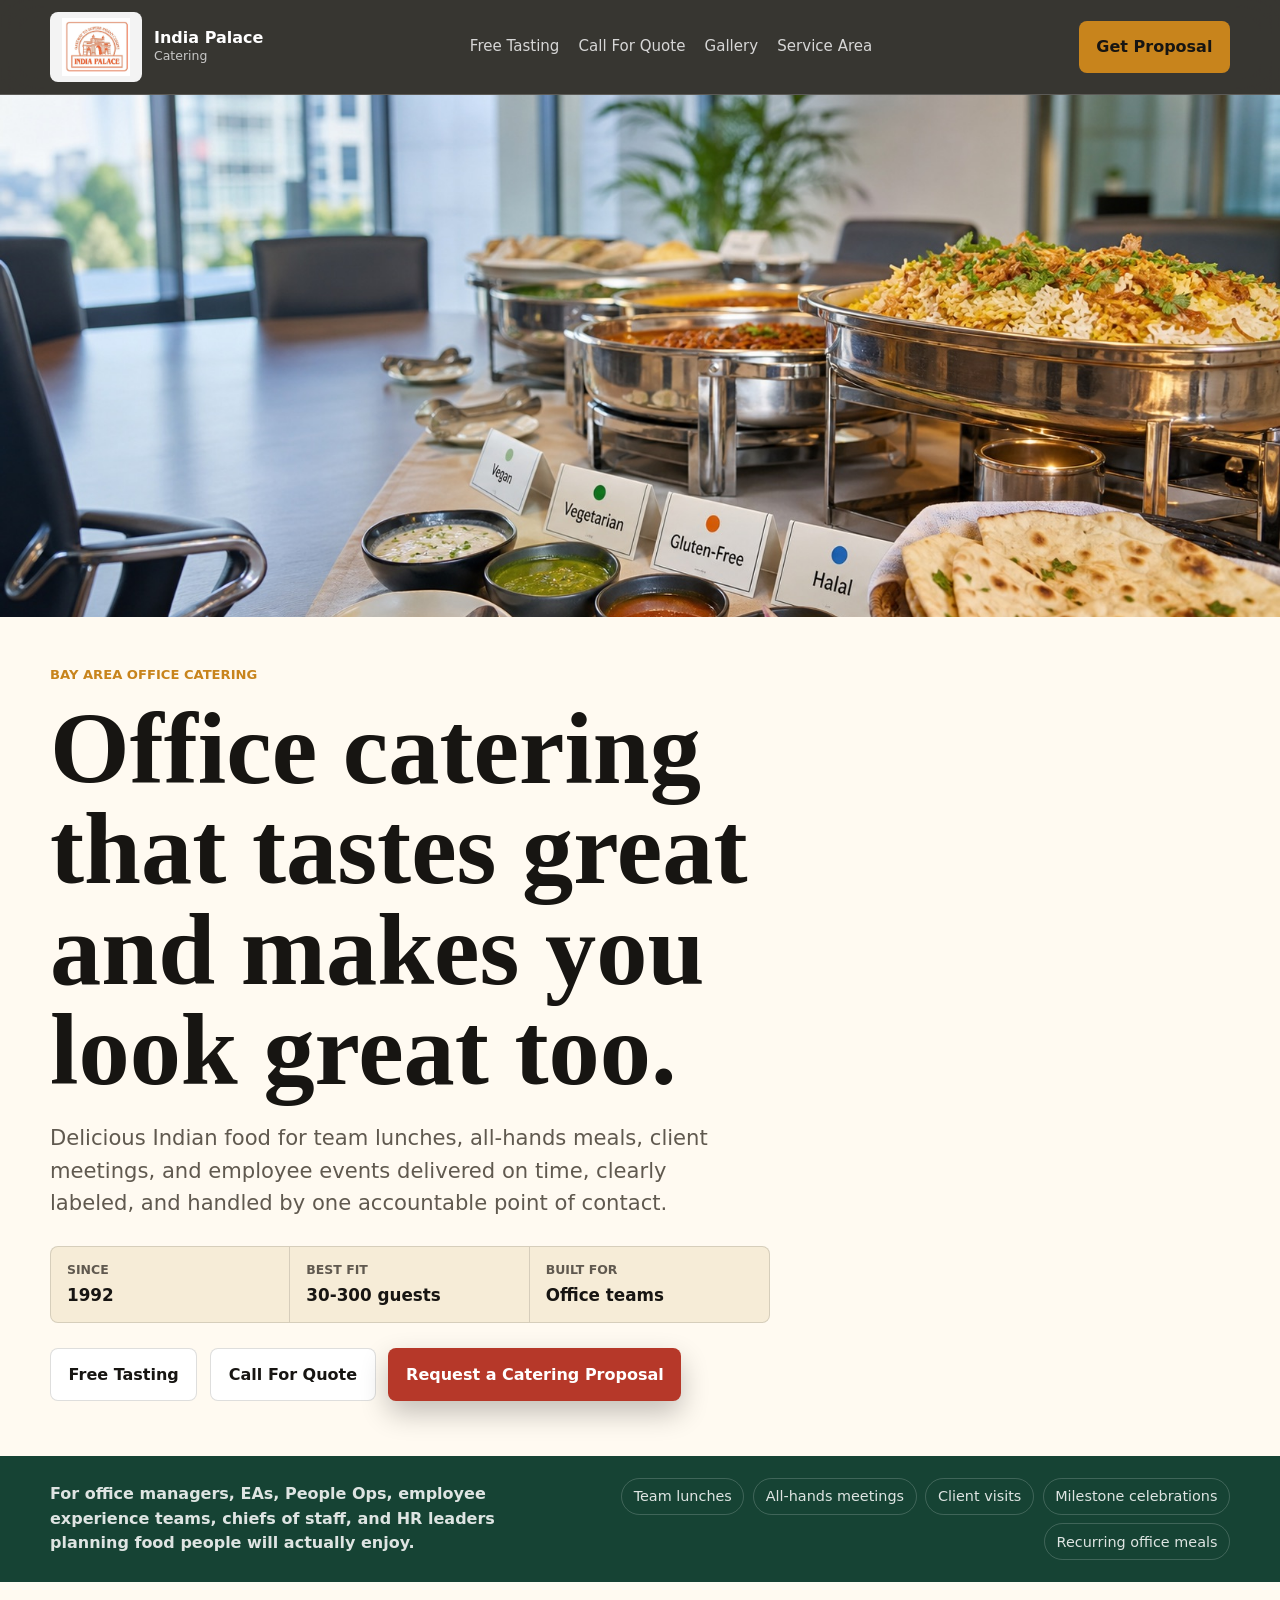
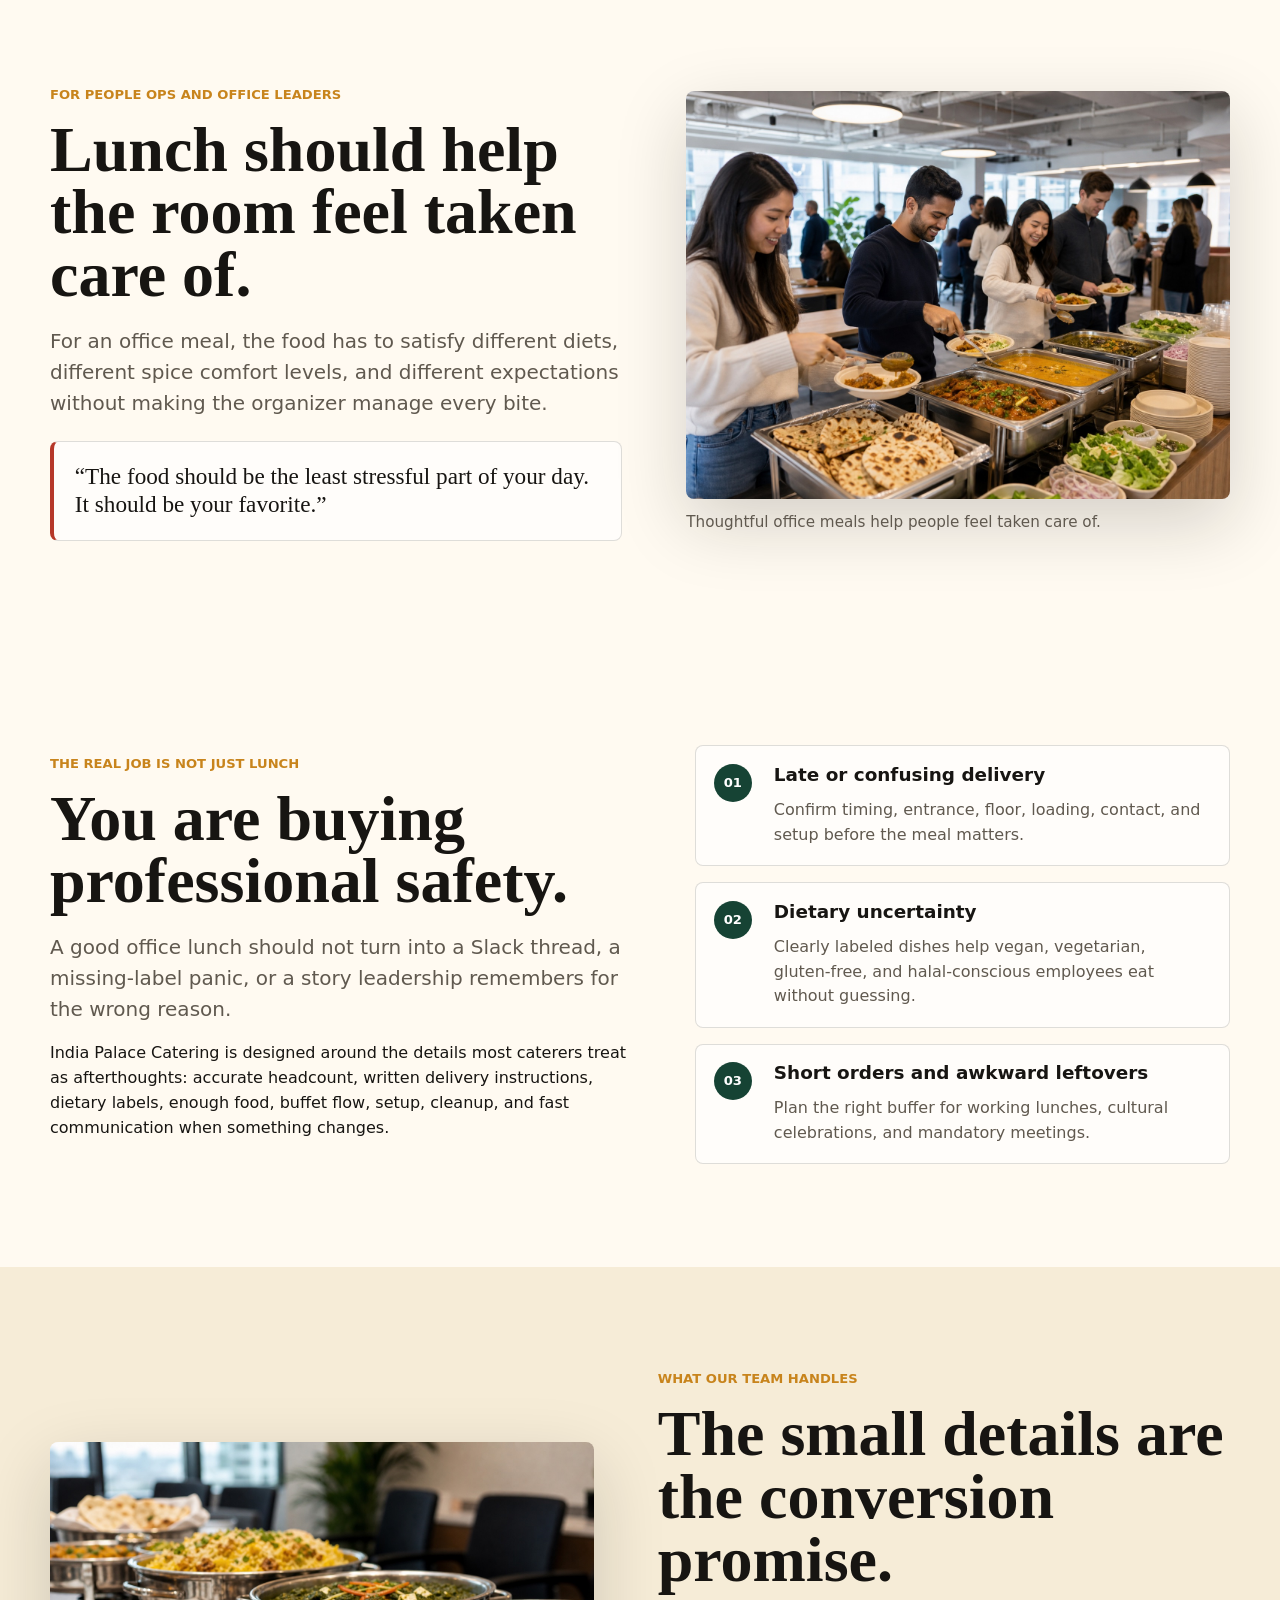
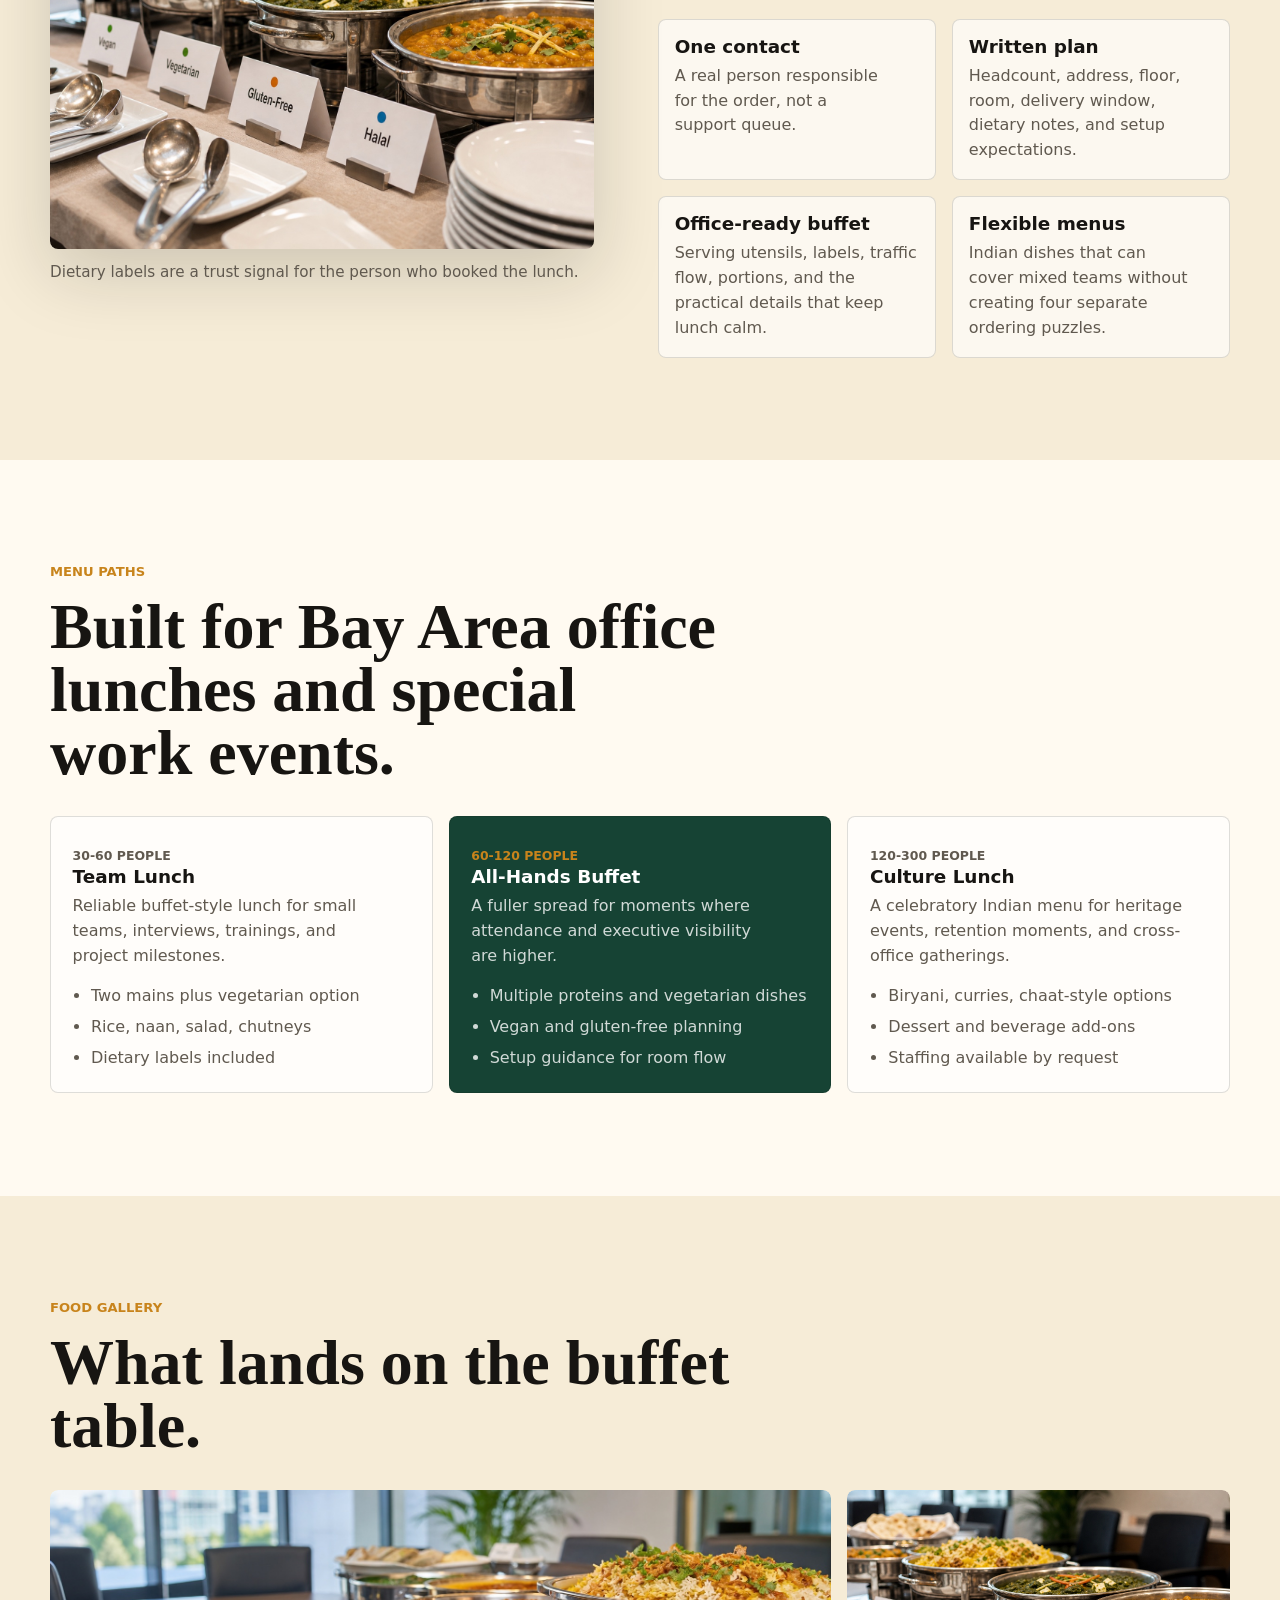
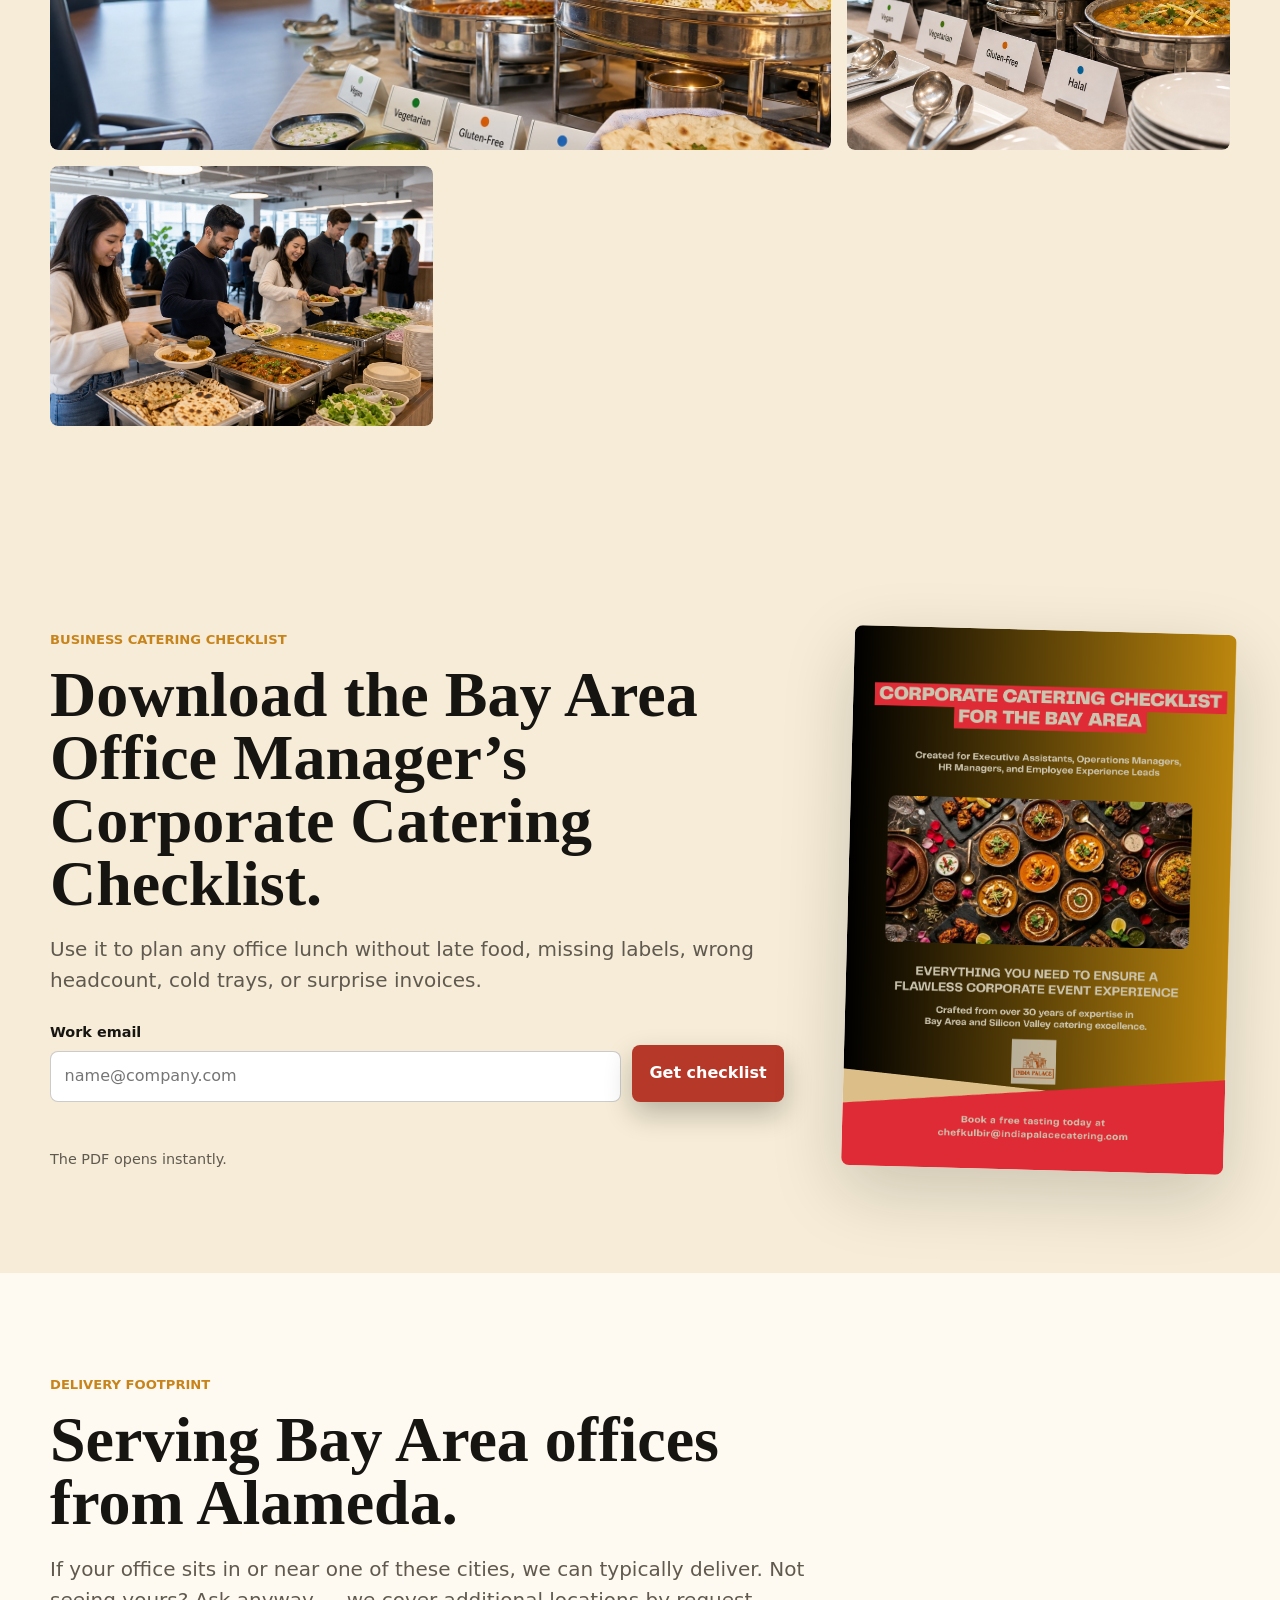
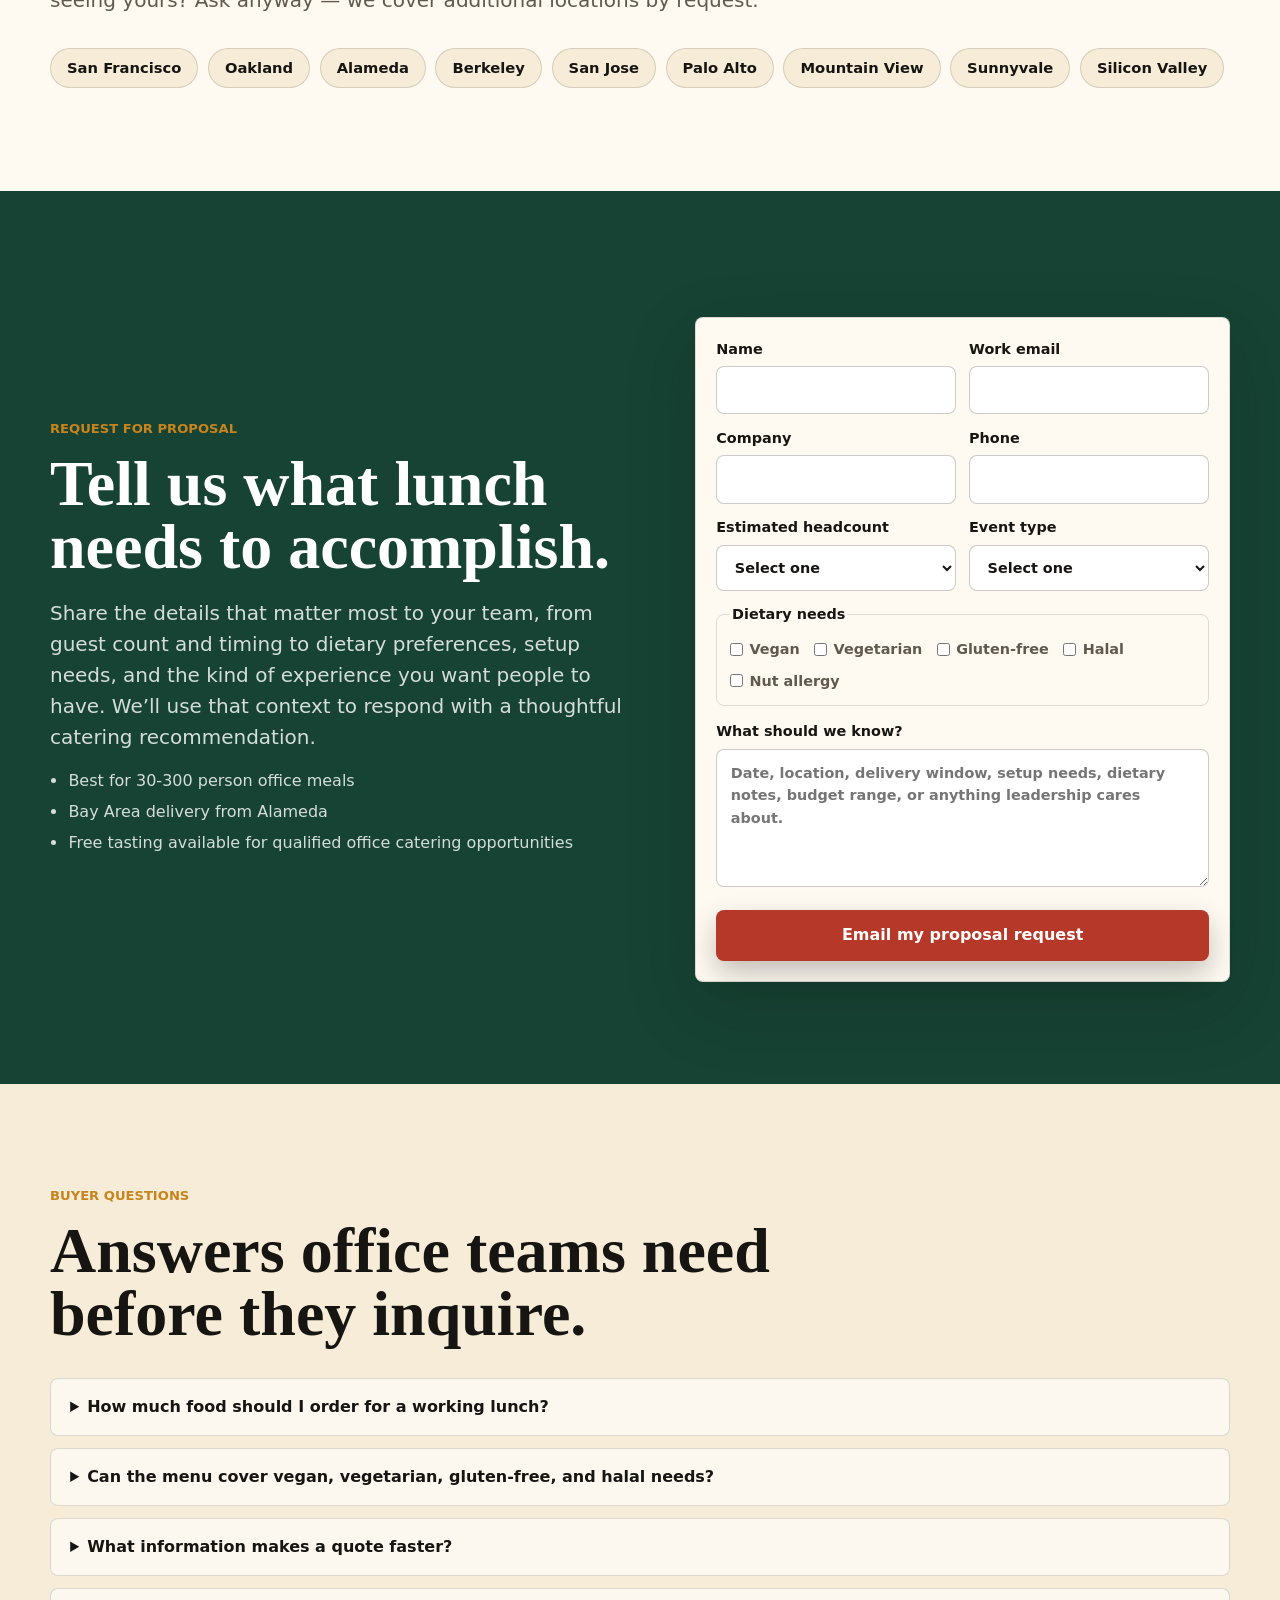
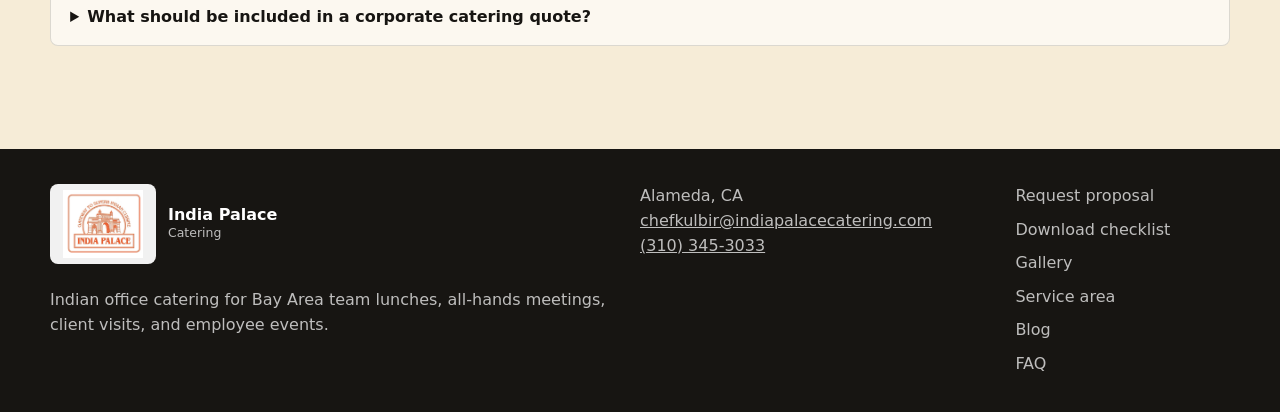
==== office-catering/index.html @ c38bb298 "Add files via upload Updated site using Claude" ====
<!doctype html>
<html lang="en">
  <head>
    <meta charset="utf-8">
    <base href="../">
    <meta name="viewport" content="width=device-width, initial-scale=1">
    <title>Bay Area Office Catering | India Palace Catering</title>
    <meta name="description" content="India Palace Catering helps Bay Area office managers plan reliable Indian catering for team lunches, all-hands, client meetings, and employee events for 30-300 people. On-time delivery, dietary labels, setup, cleanup, and one accountable contact.">
    <meta name="robots" content="index, follow, max-image-preview:large">
    <link rel="canonical" href="https://indiapalacecatering.com/office-catering/">
    <meta property="og:title" content="Office Catering That Tastes Great And Makes You Look Great Too">
    <meta property="og:description" content="Indian catering for Bay Area offices: team lunches, all-hands, client meetings, and employee events for 30-300 people.">
    <meta property="og:type" content="website">
    <meta property="og:url" content="https://indiapalacecatering.com/office-catering/">
    <meta property="og:image" content="https://indiapalacecatering.com/assets/office-catering-hero.jpg">
    <meta name="twitter:card" content="summary_large_image">
    <link rel="preload" href="assets/office-catering-hero.jpg" as="image">
    <link rel="stylesheet" href="styles.css">
    <script type="application/ld+json">
      {
        "@context": "https://schema.org",
        "@graph": [
          {
            "@type": "WebSite",
            "@id": "https://indiapalacecatering.com/#website",
            "name": "India Palace Catering",
            "url": "https://indiapalacecatering.com/",
            "inLanguage": "en-US"
          },
          {
            "@type": "LocalBusiness",
            "@id": "https://indiapalacecatering.com/#business",
            "name": "India Palace Catering",
            "url": "https://indiapalacecatering.com/",
            "image": "https://indiapalacecatering.com/assets/office-catering-hero.jpg",
            "email": "chefkulbir@indiapalacecatering.com",
            "telephone": "+1-310-345-3033",
            "address": {
              "@type": "PostalAddress",
              "addressLocality": "Alameda",
              "addressRegion": "CA",
              "addressCountry": "US"
            },
            "areaServed": [
              "San Francisco Bay Area",
              "Silicon Valley",
              "Alameda",
              "Oakland",
              "San Francisco",
              "Berkeley",
              "San Jose",
              "Palo Alto",
              "Mountain View",
              "Sunnyvale"
            ],
            "priceRange": "$$",
            "servesCuisine": "Indian",
            "foundingDate": "1992",
            "description": "Bay Area Indian catering for office lunches, all-hands meetings, client meetings, employee events, and corporate celebrations.",
            "hasMenu": {
              "@type": "Menu",
              "name": "Office Catering Menu Paths",
              "hasMenuSection": [
                {
                  "@type": "MenuSection",
                  "name": "Team Lunch",
                  "description": "Reliable buffet-style lunch for small teams, interviews, trainings, and project milestones. Fits 30 to 60 people."
                },
                {
                  "@type": "MenuSection",
                  "name": "All-Hands Buffet",
                  "description": "A fuller spread for moments where attendance and executive visibility are higher. Fits 60 to 120 people."
                },
                {
                  "@type": "MenuSection",
                  "name": "Culture Lunch",
                  "description": "A celebratory Indian menu for heritage events, retention moments, and cross-office gatherings. Fits 120 to 300 people."
                }
              ]
            }
          },
          {
            "@type": "Service",
            "@id": "https://indiapalacecatering.com/#office-catering",
            "name": "Bay Area Office Catering",
            "provider": {
              "@id": "https://indiapalacecatering.com/#business"
            },
            "serviceType": "Corporate catering and office lunch catering",
            "areaServed": "San Francisco Bay Area",
            "audience": {
              "@type": "Audience",
              "audienceType": "Office managers, executive assistants, operations managers, employee experience managers, chiefs of staff, and HR teams"
            },
            "description": "Reliable Indian office catering for groups of 30 to 300 people with delivery, buffet setup, dietary labels, allergen-conscious planning, and cleanup support."
          },
          {
            "@type": "FAQPage",
            "@id": "https://indiapalacecatering.com/#faq",
            "mainEntity": [
              {
                "@type": "Question",
                "name": "How much notice do Bay Area offices need for catering?",
                "acceptedAnswer": {
                  "@type": "Answer",
                  "text": "Most office lunches should be planned at least 48 hours ahead when possible. India Palace Catering can also discuss urgent or last-minute requests depending on menu, headcount, and delivery location."
                }
              },
              {
                "@type": "Question",
                "name": "Can India Palace Catering handle vegan, vegetarian, gluten-free, and halal needs?",
                "acceptedAnswer": {
                  "@type": "Answer",
                  "text": "Yes. The menu can support common office dietary needs including vegan, vegetarian, gluten-free, and halal-friendly options. Dishes can be labeled so employees do not have to guess."
                }
              },
              {
                "@type": "Question",
                "name": "What office group sizes are a good fit?",
                "acceptedAnswer": {
                  "@type": "Answer",
                  "text": "The site is designed for office catering inquiries for roughly 30 to 300 people, including team lunches, all-hands meetings, client meetings, and employee celebrations."
                }
              },
              {
                "@type": "Question",
                "name": "Does India Palace Catering include setup and cleanup?",
                "acceptedAnswer": {
                  "@type": "Answer",
                  "text": "Setup, labeling, staffing, service style, and cleanup needs should be confirmed in the proposal. The inquiry form asks for those details so the quote reflects the real event requirements."
                }
              }
            ]
          }
        ]
      }
    </script>
  </head>
  <body>
    <a class="skip-link" href="#main">Skip to main content</a>
    <header class="site-header" aria-label="Primary navigation">
      <nav class="nav">
        <a class="brand" href="#" aria-label="India Palace Catering home">
          <img class="brand-logo" src="assets/india-palace-logo.png" alt="" aria-hidden="true">
          <span>
            <strong>India Palace</strong>
            <small>Catering</small>
          </span>
        </a>
        <button class="nav-toggle" type="button" id="nav-toggle" aria-expanded="false" aria-controls="nav-links">
          <span class="nav-toggle-bar"></span>
          <span class="nav-toggle-bar"></span>
          <span class="nav-toggle-bar"></span>
          <span class="sr-only">Menu</span>
        </button>
        <div class="nav-links" id="nav-links" aria-label="Page sections">
          <a href="#proposal" data-nav-close>Free Tasting</a>
          <a href="tel:+13103453033" data-nav-close>Call For Quote</a>
          <a href="#gallery" data-nav-close>Gallery</a>
          <a href="#service-area" data-nav-close>Service Area</a>
        </div>
        <a class="nav-cta" href="#proposal">Get Proposal</a>
      </nav>
    </header>

    <main id="main">
      <section class="hero" aria-labelledby="hero-title">
        <div class="hero-media">
          <!-- SWAP-IN POINT: replace with new labeled food photography when ready -->
          <img src="assets/office-catering-hero.jpg" alt="Indian office catering buffet with labeled dishes in a modern Bay Area conference room">
        </div>
        <div class="hero-content">
          <p class="eyebrow">Bay Area office catering</p>
          <h1 id="hero-title">Office catering that tastes great and makes you look great too.</h1>
          <p class="hero-copy">Delicious Indian food for team lunches, all-hands meals, client meetings, and employee events delivered on time, clearly labeled, and handled by one accountable point of contact.</p>
          <dl class="proof-strip" aria-label="Service highlights">
            <div>
              <dt>Since</dt>
              <dd>1992</dd>
            </div>
            <div>
              <dt>Best fit</dt>
              <dd>30-300 guests</dd>
            </div>
            <div>
              <dt>Built for</dt>
              <dd>Office teams</dd>
            </div>
          </dl>
          <div class="hero-actions" aria-label="Primary actions">
            <a class="button button-secondary" href="#proposal">Free Tasting</a>
            <a class="button button-secondary" href="tel:+13103453033">Call For Quote</a>
            <a class="button button-primary" href="#proposal">Request a Catering Proposal</a>
          </div>
        </div>
      </section>

      <section class="section trust-band" aria-label="Audience fit">
        <div class="section-inner trust-grid">
          <p>For office managers, EAs, People Ops, employee experience teams, chiefs of staff, and HR leaders planning food people will actually enjoy.</p>
          <ul aria-label="Common office catering occasions">
            <li>Team lunches</li>
            <li>All-hands meetings</li>
            <li>Client visits</li>
            <li>Milestone celebrations</li>
            <li>Recurring office meals</li>
          </ul>
        </div>
      </section>

      <section class="section culture-section" aria-labelledby="culture-title">
        <div class="section-inner media-split reverse">
          <figure>
            <img src="assets/team-lunch.jpg" alt="Office employees serving themselves Indian lunch from a catered buffet in a bright break room">
            <figcaption>Thoughtful office meals help people feel taken care of.</figcaption>
          </figure>
          <div>
            <p class="eyebrow">For People Ops and office leaders</p>
            <h2 id="culture-title">Lunch should help the room feel taken care of.</h2>
            <p class="lead">For an office meal, the food has to satisfy different diets, different spice comfort levels, and different expectations without making the organizer manage every bite.</p>
            <div class="quote-panel">
              <blockquote>“The food should be the least stressful part of your day. It should be your favorite.”</blockquote>
            </div>
          </div>
        </div>
      </section>

      <section id="office-catering" class="section problem-section" aria-labelledby="problem-title">
        <div class="section-inner split">
          <div>
            <p class="eyebrow">The real job is not just lunch</p>
            <h2 id="problem-title">You are buying professional safety.</h2>
            <p class="lead">A good office lunch should not turn into a Slack thread, a missing-label panic, or a story leadership remembers for the wrong reason.</p>
            <p>India Palace Catering is designed around the details most caterers treat as afterthoughts: accurate headcount, written delivery instructions, dietary labels, enough food, buffet flow, setup, cleanup, and fast communication when something changes.</p>
          </div>
          <div class="risk-list" aria-label="Office catering risks India Palace helps prevent">
            <article>
              <span>01</span>
              <h3>Late or confusing delivery</h3>
              <p>Confirm timing, entrance, floor, loading, contact, and setup before the meal matters.</p>
            </article>
            <article>
              <span>02</span>
              <h3>Dietary uncertainty</h3>
              <p>Clearly labeled dishes help vegan, vegetarian, gluten-free, and halal-conscious employees eat without guessing.</p>
            </article>
            <article>
              <span>03</span>
              <h3>Short orders and awkward leftovers</h3>
              <p>Plan the right buffer for working lunches, cultural celebrations, and mandatory meetings.</p>
            </article>
          </div>
        </div>
      </section>

      <section class="section operations-section" aria-labelledby="operations-title">
        <div class="section-inner media-split">
          <figure>
            <img src="assets/dietary-labels.jpg" alt="Close-up of labeled Indian catering dishes showing dietary cards for office guests">
            <figcaption>Dietary labels are a trust signal for the person who booked the lunch.</figcaption>
          </figure>
          <div>
            <p class="eyebrow">What our team handles</p>
            <h2 id="operations-title">The small details are the conversion promise.</h2>
            <div class="feature-grid">
              <article>
                <h3>One contact</h3>
                <p>A real person responsible for the order, not a support queue.</p>
              </article>
              <article>
                <h3>Written plan</h3>
                <p>Headcount, address, floor, room, delivery window, dietary notes, and setup expectations.</p>
              </article>
              <article>
                <h3>Office-ready buffet</h3>
                <p>Serving utensils, labels, traffic flow, portions, and the practical details that keep lunch calm.</p>
              </article>
              <article>
                <h3>Flexible menus</h3>
                <p>Indian dishes that can cover mixed teams without creating four separate ordering puzzles.</p>
              </article>
            </div>
          </div>
        </div>
      </section>

      <section id="menus" class="section menus-section" aria-labelledby="menus-title">
        <div class="section-inner">
          <div class="section-heading">
            <p class="eyebrow">Menu paths</p>
            <h2 id="menus-title">Built for Bay Area office lunches and special work events.</h2>
          </div>
          <div class="menu-grid">
            <article class="menu-card">
              <p class="card-kicker">30-60 people</p>
              <h3>Team Lunch</h3>
              <p>Reliable buffet-style lunch for small teams, interviews, trainings, and project milestones.</p>
              <ul>
                <li>Two mains plus vegetarian option</li>
                <li>Rice, naan, salad, chutneys</li>
                <li>Dietary labels included</li>
              </ul>
            </article>
            <article class="menu-card emphasized">
              <p class="card-kicker">60-120 people</p>
              <h3>All-Hands Buffet</h3>
              <p>A fuller spread for moments where attendance and executive visibility are higher.</p>
              <ul>
                <li>Multiple proteins and vegetarian dishes</li>
                <li>Vegan and gluten-free planning</li>
                <li>Setup guidance for room flow</li>
              </ul>
            </article>
            <article class="menu-card">
              <p class="card-kicker">120-300 people</p>
              <h3>Culture Lunch</h3>
              <p>A celebratory Indian menu for heritage events, retention moments, and cross-office gatherings.</p>
              <ul>
                <li>Biryani, curries, chaat-style options</li>
                <li>Dessert and beverage add-ons</li>
                <li>Staffing available by request</li>
              </ul>
            </article>
          </div>
        </div>
      </section>

      <section id="gallery" class="section gallery-section" aria-labelledby="gallery-title">
        <div class="section-inner">
          <div class="section-heading">
            <p class="eyebrow">Food gallery</p>
            <h2 id="gallery-title">What lands on the buffet table.</h2>
          </div>
          <!-- SWAP-IN POINT: replace/add <figure> tiles below as new photography arrives -->
          <div class="gallery-grid">
            <figure class="gallery-item gallery-item-wide">
              <img src="assets/office-catering-hero.jpg" alt="Indian office catering buffet with labeled dishes in a modern Bay Area conference room" loading="lazy">
            </figure>
            <figure class="gallery-item">
              <img src="assets/dietary-labels.jpg" alt="Close-up of labeled Indian catering dishes showing dietary cards for office guests" loading="lazy">
            </figure>
            <figure class="gallery-item">
              <img src="assets/team-lunch.jpg" alt="Office employees serving themselves Indian lunch from a catered buffet in a bright break room" loading="lazy">
            </figure>
          </div>
        </div>
      </section>

      <section id="checklist" class="section checklist-section" aria-labelledby="checklist-title">
        <div class="section-inner checklist-grid">
          <div>
            <p class="eyebrow">Business Catering Checklist</p>
            <h2 id="checklist-title">Download the Bay Area Office Manager’s Corporate Catering Checklist.</h2>
            <p class="lead">Use it to plan any office lunch without late food, missing labels, wrong headcount, cold trays, or surprise invoices.</p>
            <form class="download-form" id="download-form" action="/api/checklist-lead" method="post">
              <label for="download-email">Work email</label>
              <div class="inline-form">
                <input id="download-email" name="email" type="email" autocomplete="email" placeholder="name@company.com" required>
                <button class="button button-primary" type="submit">Get checklist</button>
              </div>
              <p class="form-status" id="download-status" role="status" aria-live="polite"></p>
              <p class="form-note">The PDF opens instantly.</p>
            </form>
          </div>
          <a class="checklist-preview" href="downloads/india-palace-corporate-catering-checklist.pdf" aria-label="Open corporate catering checklist PDF">
            <img src="assets/checklist-cover.png" alt="Cover page for the India Palace Corporate Catering Checklist">
          </a>
        </div>
      </section>

      <section id="service-area" class="section service-area-section" aria-labelledby="service-area-title">
        <div class="section-inner">
          <div class="section-heading">
            <p class="eyebrow">Delivery footprint</p>
            <h2 id="service-area-title">Serving Bay Area offices from Alameda.</h2>
            <p class="lead">If your office sits in or near one of these cities, we can typically deliver. Not seeing yours? Ask anyway &mdash; we cover additional locations by request.</p>
          </div>
          <ul class="service-area-list" aria-label="Cities served">
            <li>San Francisco</li>
            <li>Oakland</li>
            <li>Alameda</li>
            <li>Berkeley</li>
            <li>San Jose</li>
            <li>Palo Alto</li>
            <li>Mountain View</li>
            <li>Sunnyvale</li>
            <li>Silicon Valley</li>
          </ul>
        </div>
      </section>

      <section id="proposal" class="section proposal-section" aria-labelledby="proposal-title">
        <div class="section-inner proposal-grid">
          <div>
            <p class="eyebrow">Request for proposal</p>
            <h2 id="proposal-title">Tell us what lunch needs to accomplish.</h2>
            <p class="lead">Share the details that matter most to your team, from guest count and timing to dietary preferences, setup needs, and the kind of experience you want people to have. We’ll use that context to respond with a thoughtful catering recommendation.</p>
            <ul class="proposal-points">
              <li>Best for 30-300 person office meals</li>
              <li>Bay Area delivery from Alameda</li>
              <li>Free tasting available for qualified office catering opportunities</li>
            </ul>
          </div>
          <form class="proposal-form" id="proposal-form">
            <div class="field-pair">
              <label for="name">Name<input id="name" name="name" autocomplete="name" required></label>
              <label for="email">Work email<input id="email" name="email" type="email" autocomplete="email" required></label>
            </div>
            <div class="field-pair">
              <label for="company">Company<input id="company" name="company" autocomplete="organization"></label>
              <label for="phone">Phone<input id="phone" name="phone" type="tel" autocomplete="tel"></label>
            </div>
            <div class="field-pair">
              <label for="headcount">Estimated headcount
                <select id="headcount" name="headcount" required>
                  <option value="">Select one</option>
                  <option>30-50</option>
                  <option>50-75</option>
                  <option>75-100</option>
                  <option>100-150</option>
                  <option>150-200</option>
                  <option>200-300</option>
                  <option>300+</option>
                </select>
              </label>
              <label for="event-type">Event type
                <select id="event-type" name="event_type" required>
                  <option value="">Select one</option>
                  <option>Team lunch</option>
                  <option>All-hands meeting</option>
                  <option>Client meeting</option>
                  <option>Employee celebration</option>
                  <option>Recurring office lunch</option>
                  <option>Other office event</option>
                </select>
              </label>
            </div>
            <fieldset>
              <legend>Dietary needs</legend>
              <label><input type="checkbox" name="dietary" value="Vegan"> Vegan</label>
              <label><input type="checkbox" name="dietary" value="Vegetarian"> Vegetarian</label>
              <label><input type="checkbox" name="dietary" value="Gluten-free"> Gluten-free</label>
              <label><input type="checkbox" name="dietary" value="Halal"> Halal</label>
              <label><input type="checkbox" name="dietary" value="Nut allergy"> Nut allergy</label>
            </fieldset>
            <label for="details">What should we know?
              <textarea id="details" name="details" rows="5" placeholder="Date, location, delivery window, setup needs, dietary notes, budget range, or anything leadership cares about."></textarea>
            </label>
            <button class="button button-primary full-width" type="submit">Email my proposal request</button>
          </form>
        </div>
      </section>

      <section id="faq" class="section faq-section" aria-labelledby="faq-title">
        <div class="section-inner">
          <div class="section-heading">
            <p class="eyebrow">Buyer questions</p>
            <h2 id="faq-title">Answers office teams need before they inquire.</h2>
          </div>
          <div class="faq-list">
            <details>
              <summary>How much food should I order for a working lunch?</summary>
              <p>For a desk or meeting-room lunch, plan around 85% of confirmed headcount plus a 10% buffer. For an all-hands or mandatory meeting, order for the full headcount.</p>
            </details>
            <details>
              <summary>Can the menu cover vegan, vegetarian, gluten-free, and halal needs?</summary>
              <p>Yes. Indian menus are especially flexible for mixed office teams because vegetarian, vegan, lentil, rice, and halal-friendly options can live naturally in the same buffet.</p>
            </details>
            <details>
              <summary>What information makes a quote faster?</summary>
              <p>Headcount, date, delivery address, floor or room, delivery window, event type, dietary restrictions, setup expectations, cleanup needs, and whether leadership or clients will attend.</p>
            </details>
            <details>
              <summary>What should be included in a corporate catering quote?</summary>
              <p>Ask for food cost, delivery, setup, equipment, service staff, cleanup, gratuity, dietary labeling, and any additional fees. A clear quote prevents surprise invoices.</p>
            </details>
          </div>
        </div>
      </section>
    </main>

    <footer class="footer">
      <div class="section-inner footer-grid">
        <div>
          <a class="brand footer-brand" href="#" aria-label="India Palace Catering home">
            <img class="brand-logo" src="assets/india-palace-logo.png" alt="" aria-hidden="true">
            <span>
              <strong>India Palace</strong>
              <small>Catering</small>
            </span>
          </a>
          <p>Indian office catering for Bay Area team lunches, all-hands meetings, client visits, and employee events.</p>
        </div>
        <address>
          Alameda, CA<br>
          <a href="mailto:chefkulbir@indiapalacecatering.com">chefkulbir@indiapalacecatering.com</a><br>
          <a href="tel:+13103453033">(310) 345-3033</a>
        </address>
        <div class="footer-links">
          <a href="#proposal">Request proposal</a>
          <a href="downloads/india-palace-corporate-catering-checklist.pdf">Download checklist</a>
          <a href="#gallery">Gallery</a>
          <a href="#service-area">Service area</a>
          <a href="blog/">Blog</a>
          <a href="#faq">FAQ</a>
        </div>
      </div>
    </footer>
    <script src="script.js"></script>
  </body>
</html>
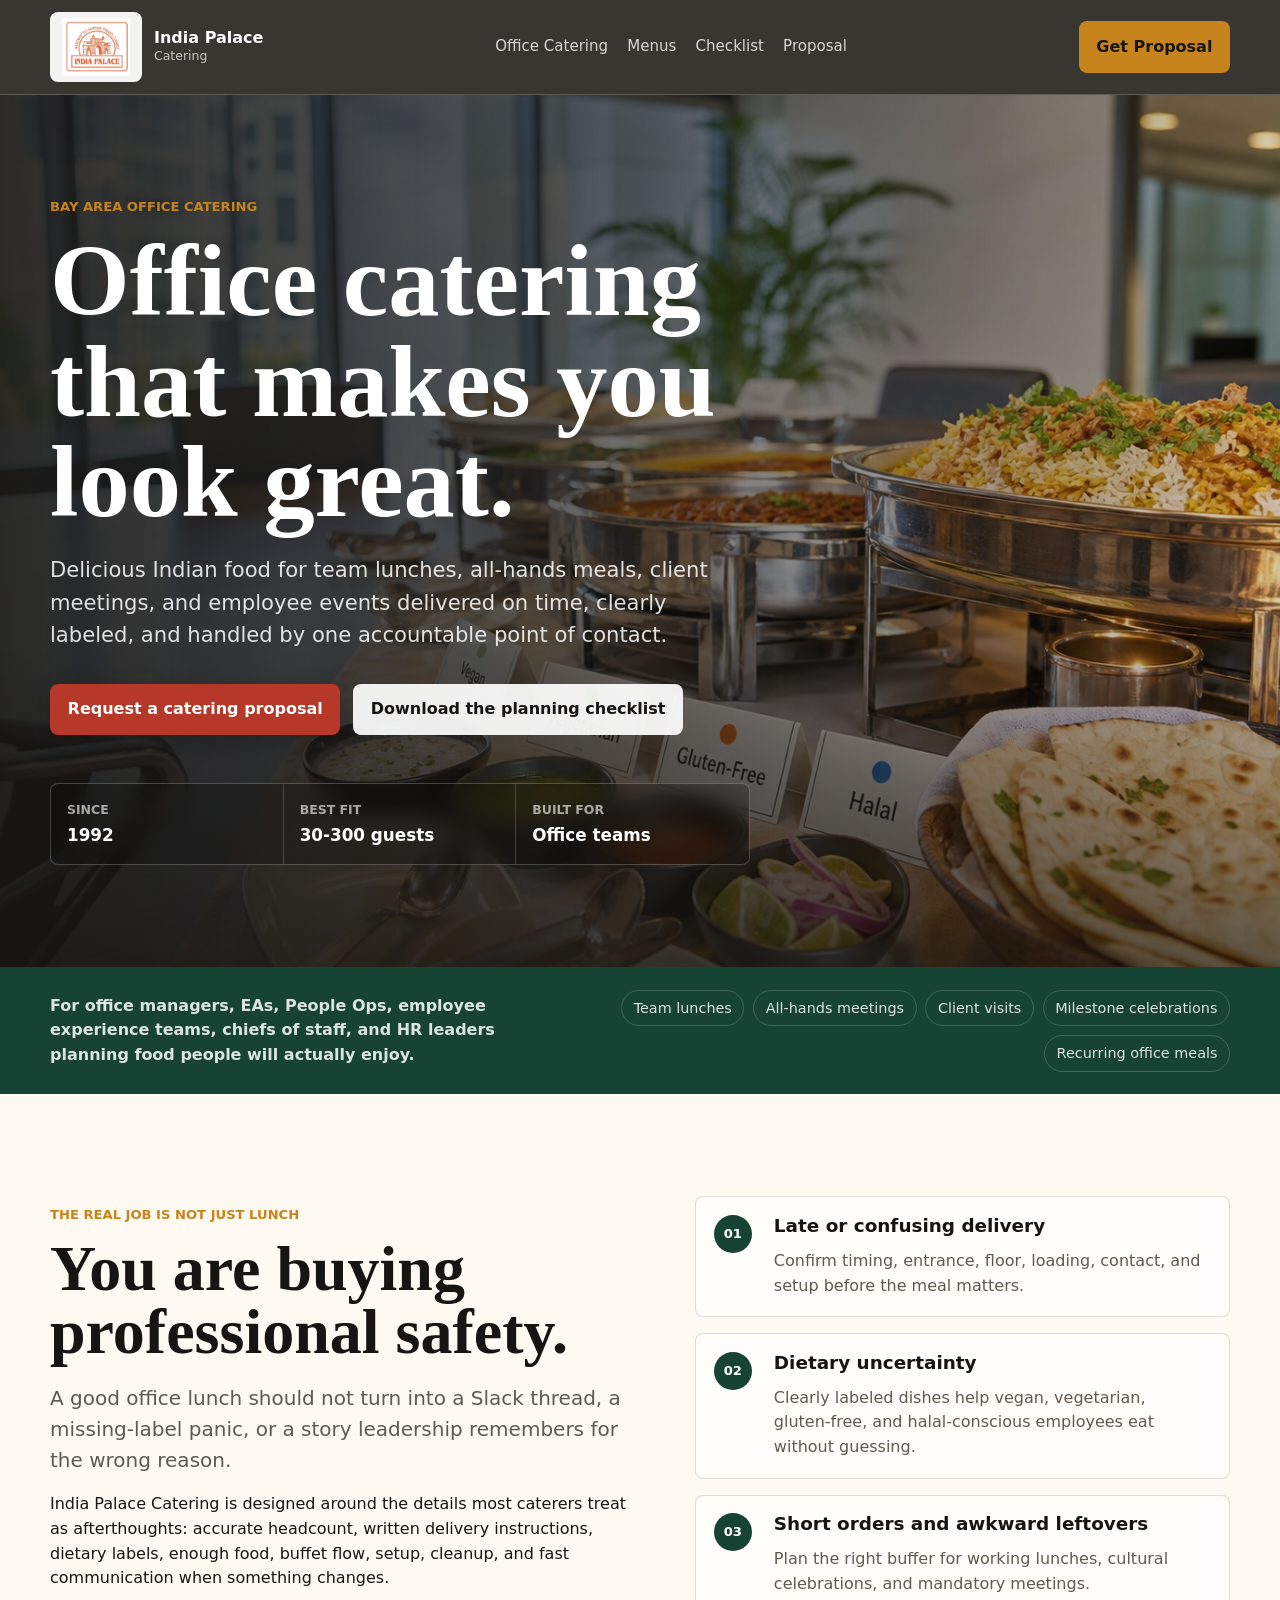
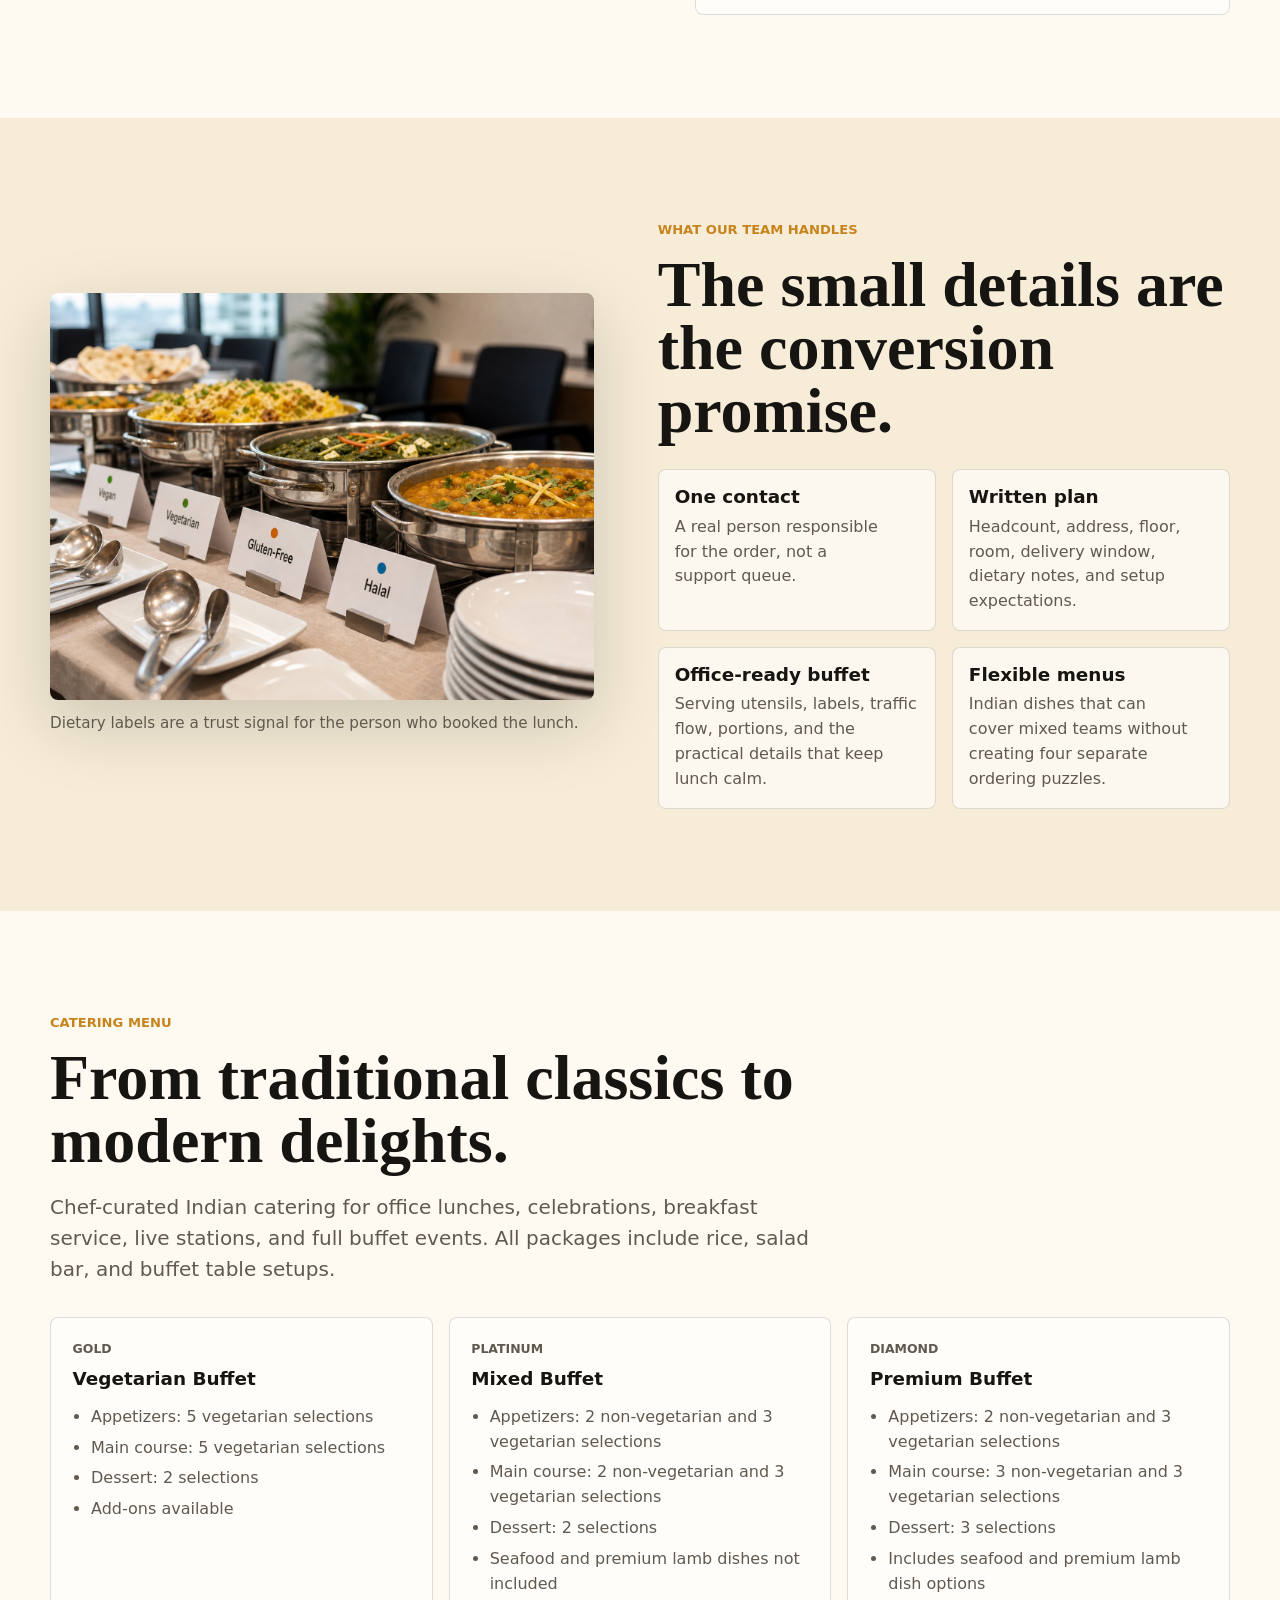
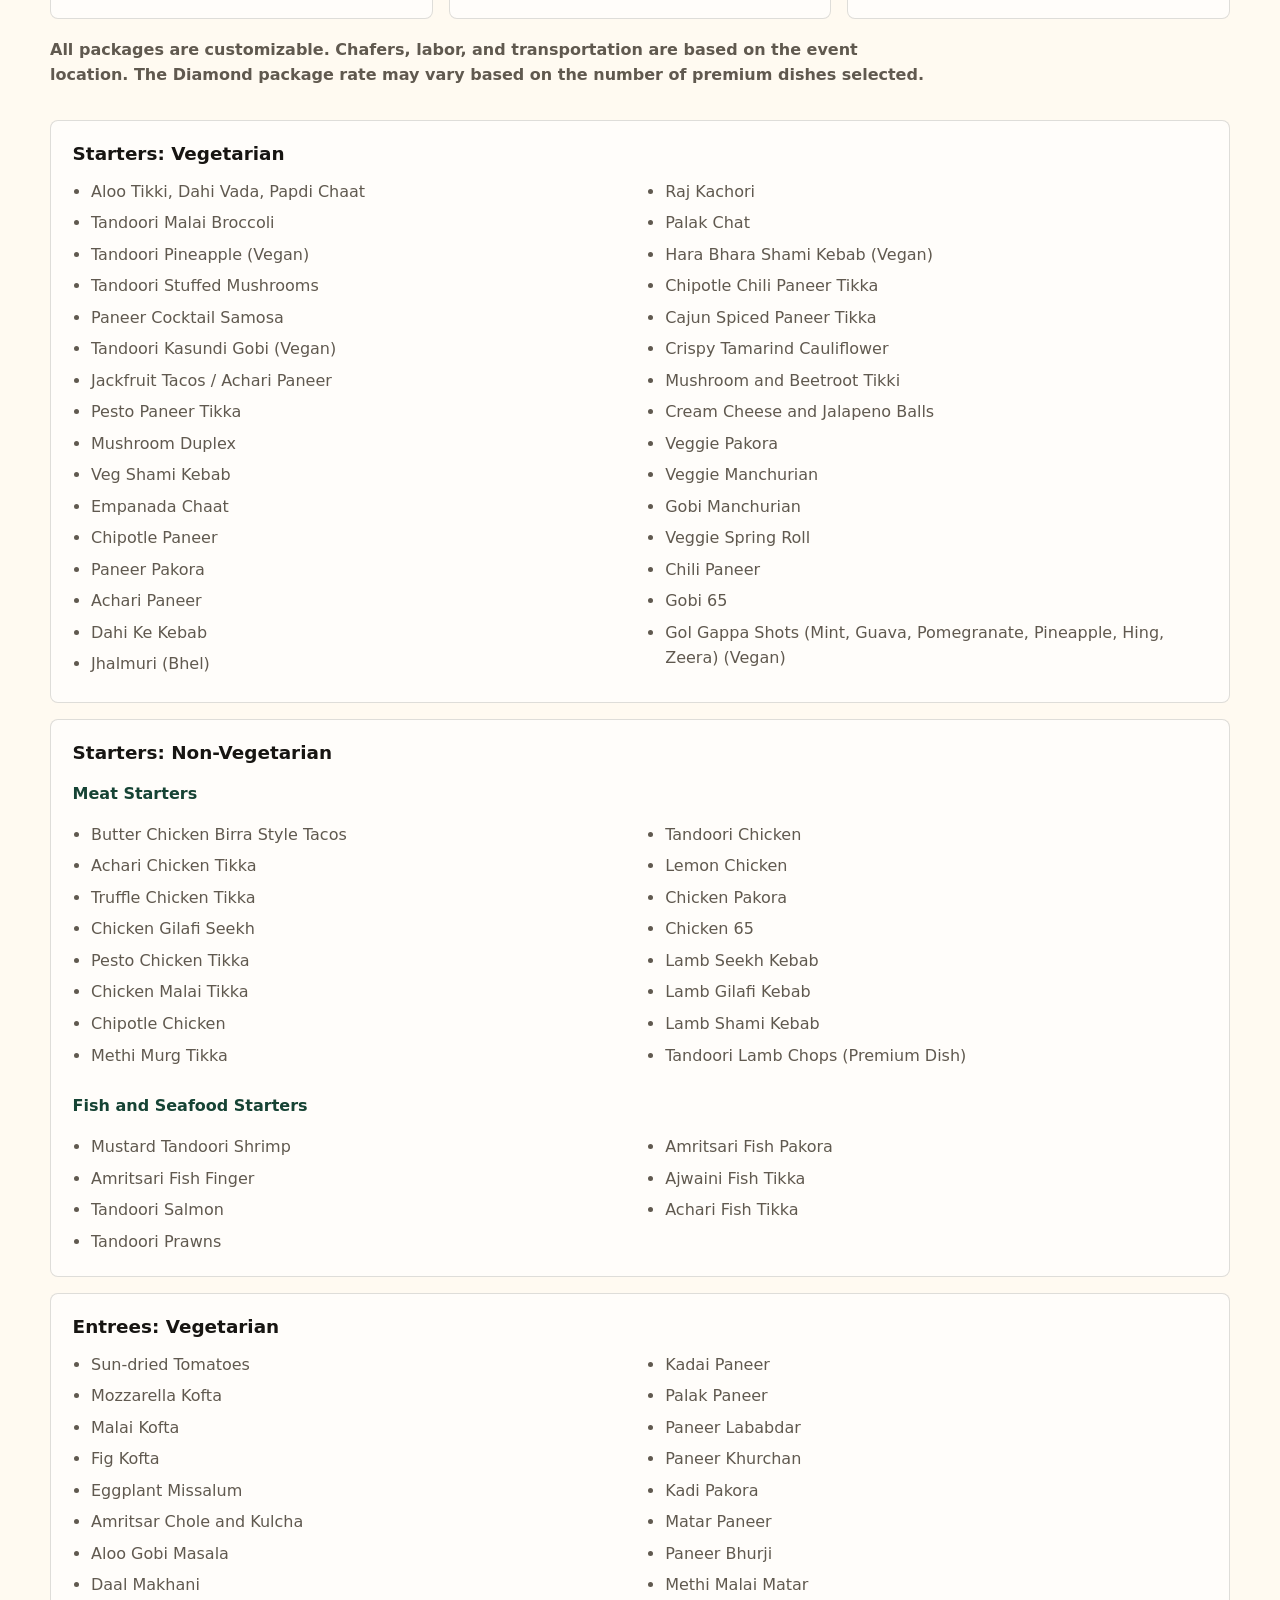
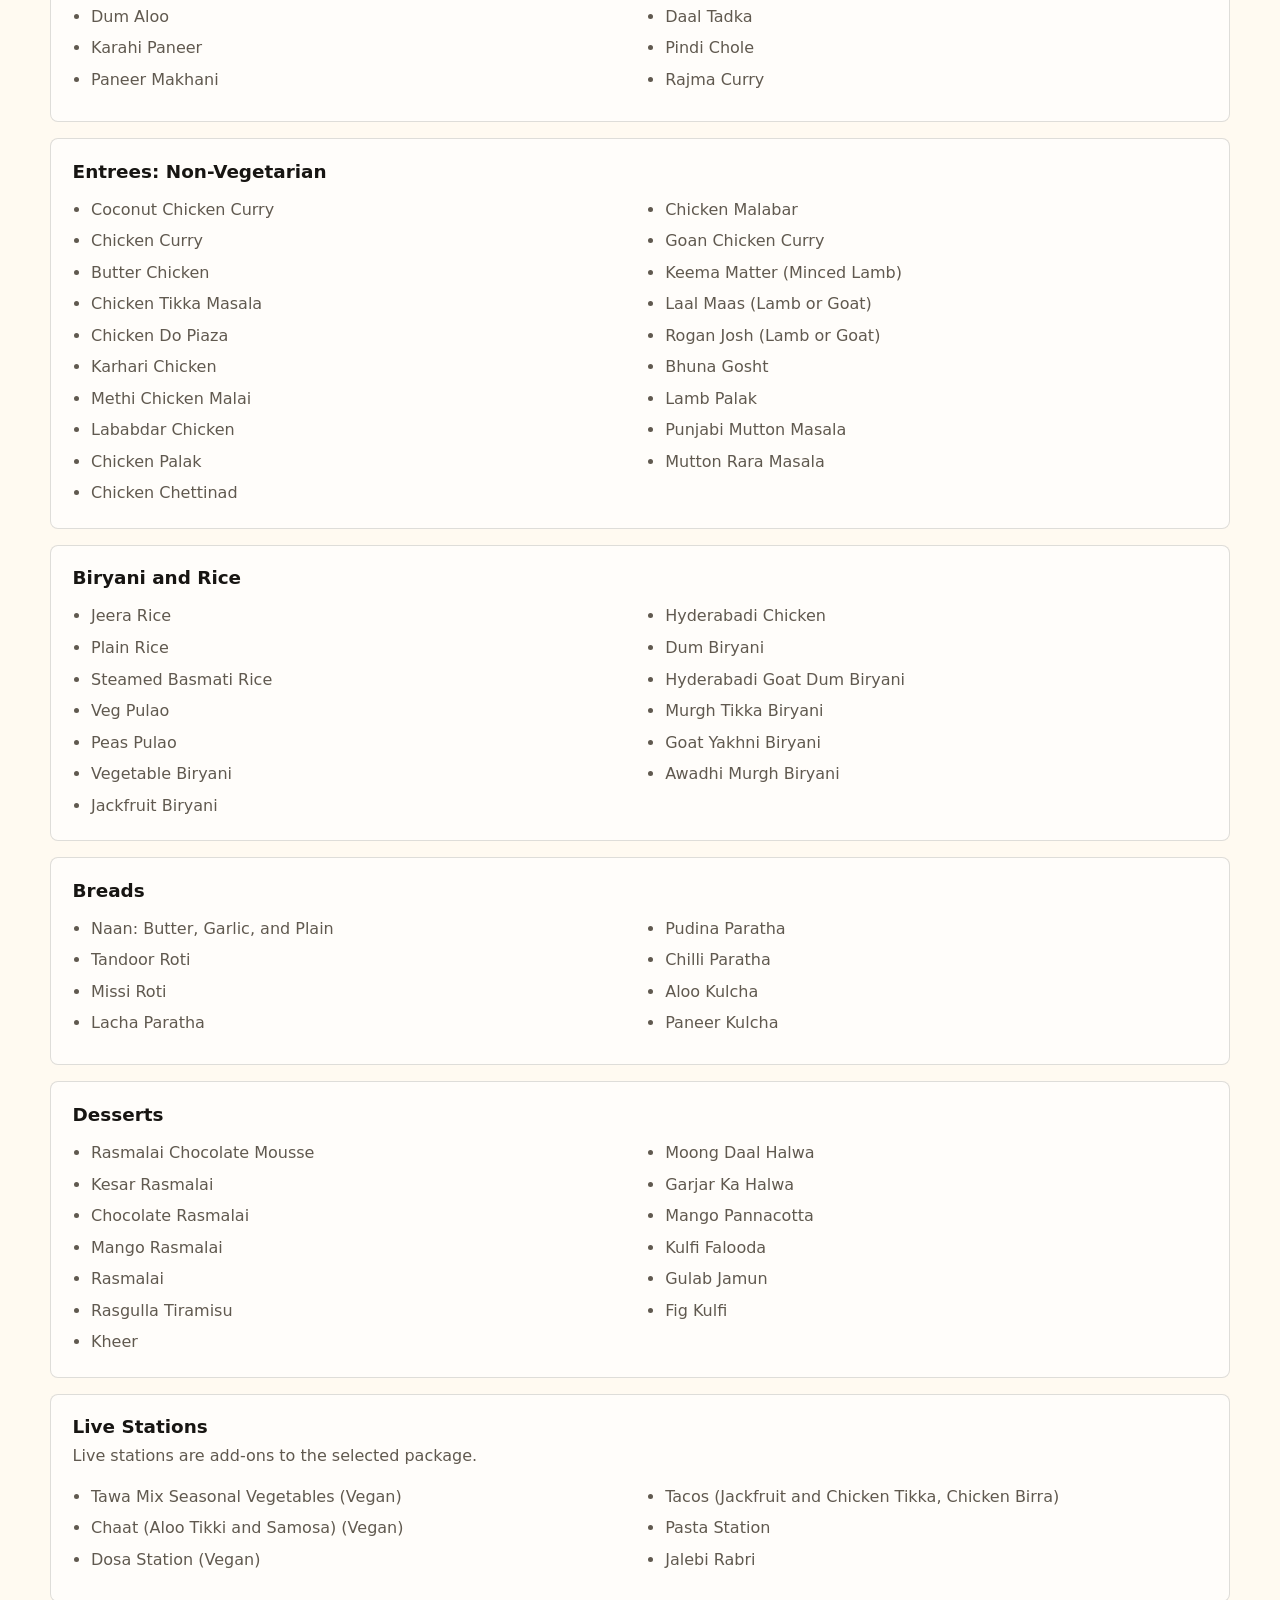
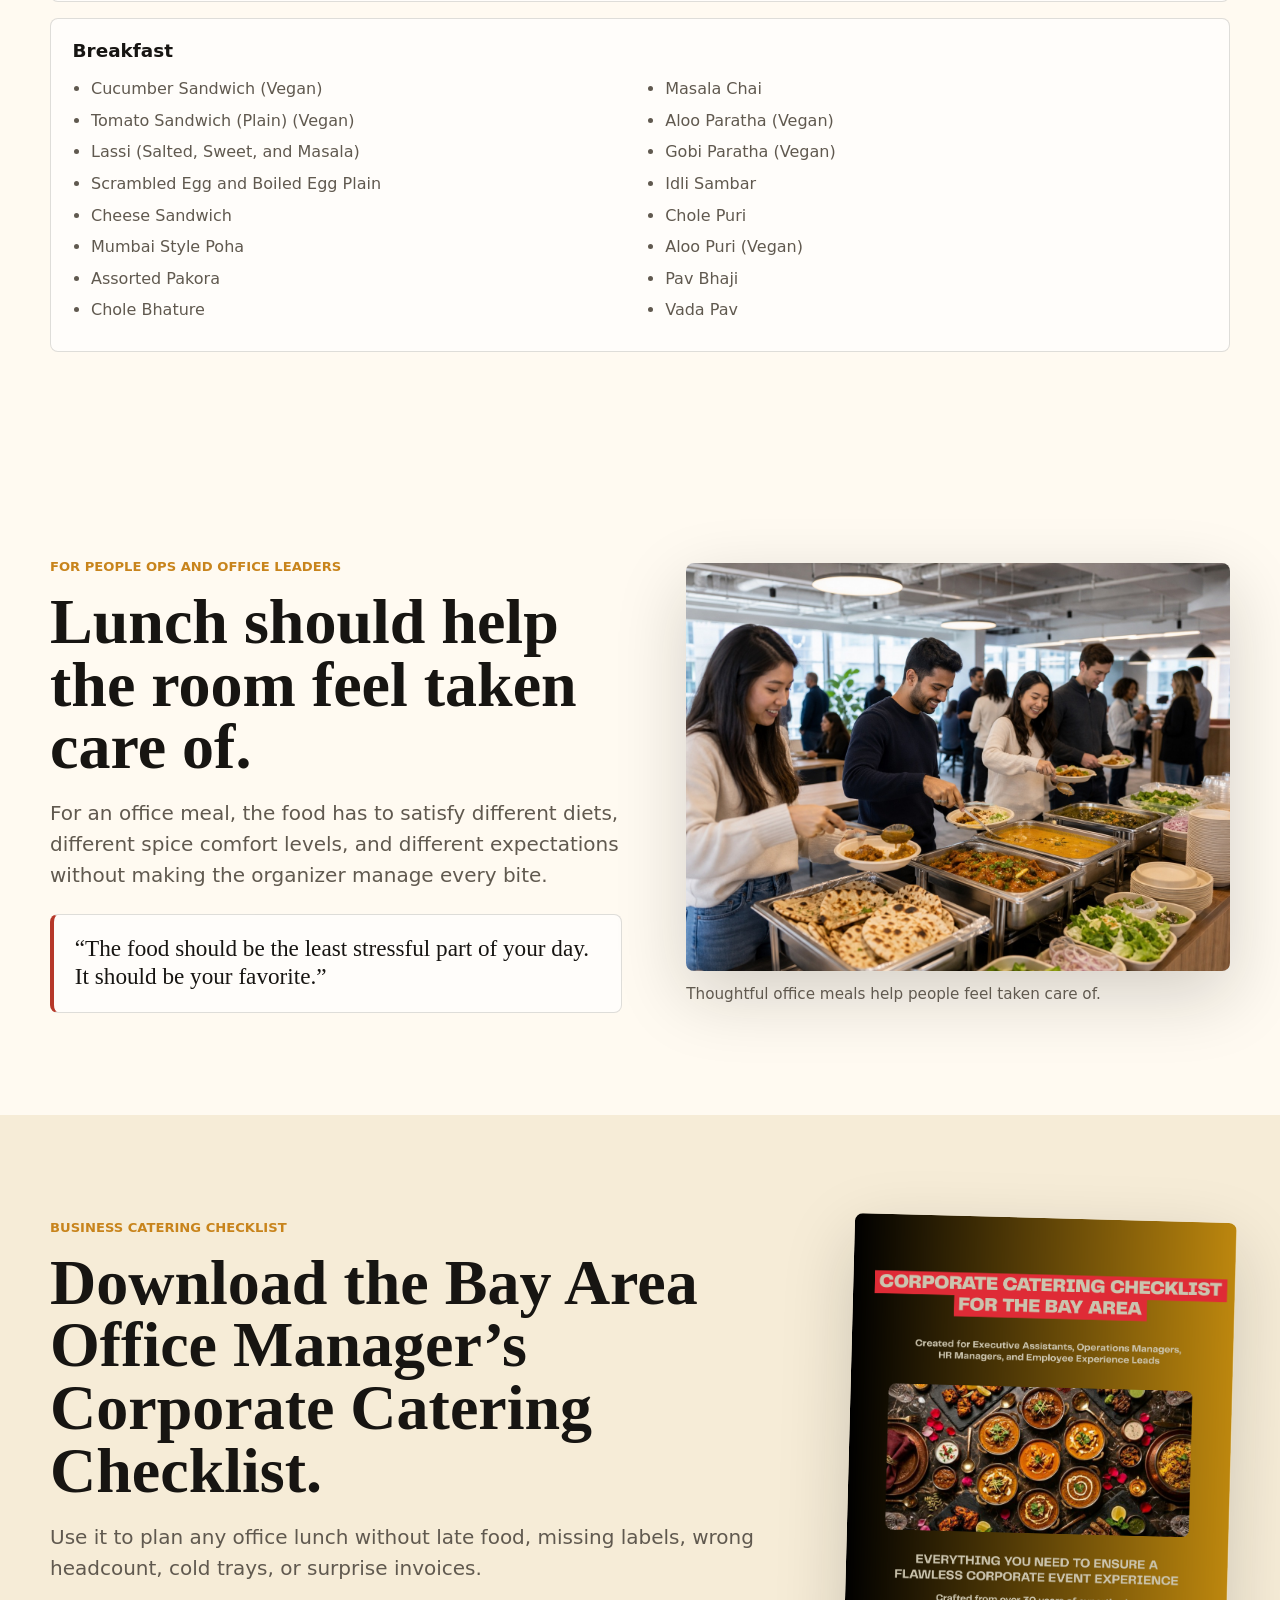
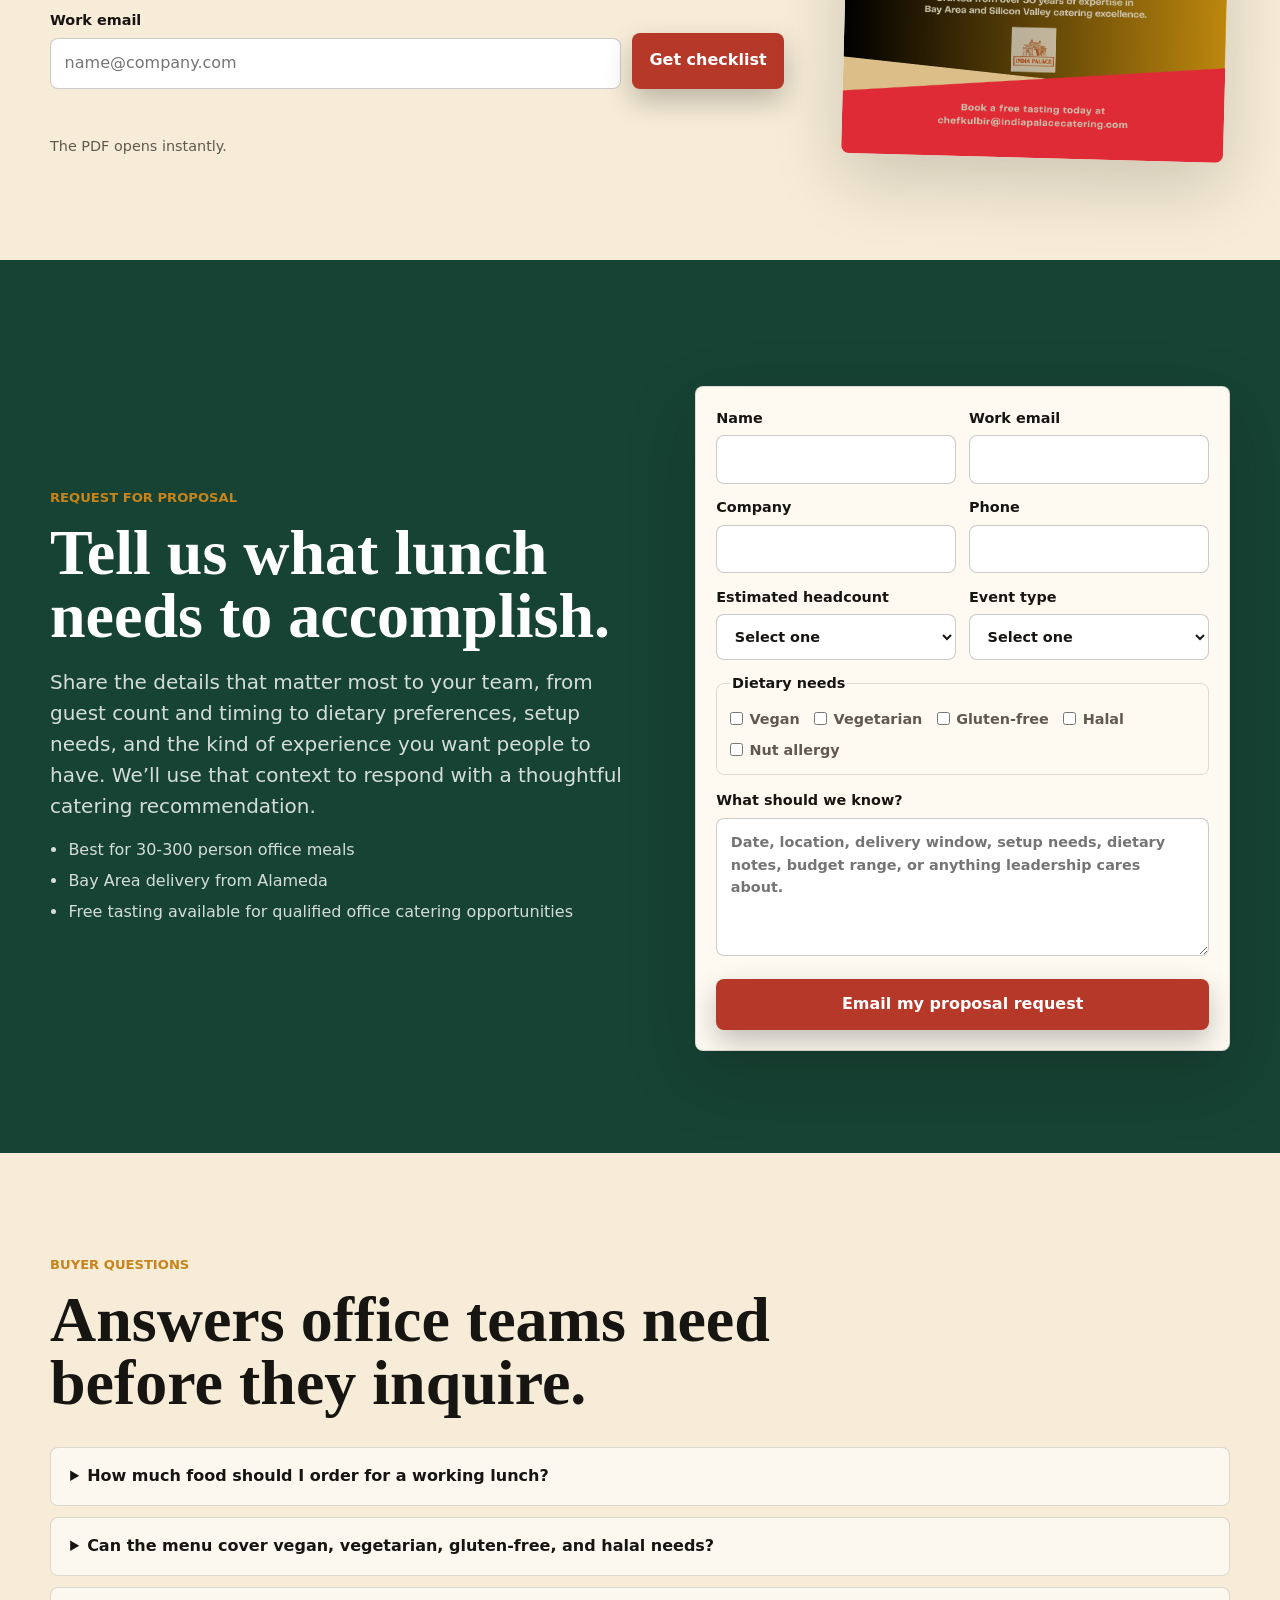
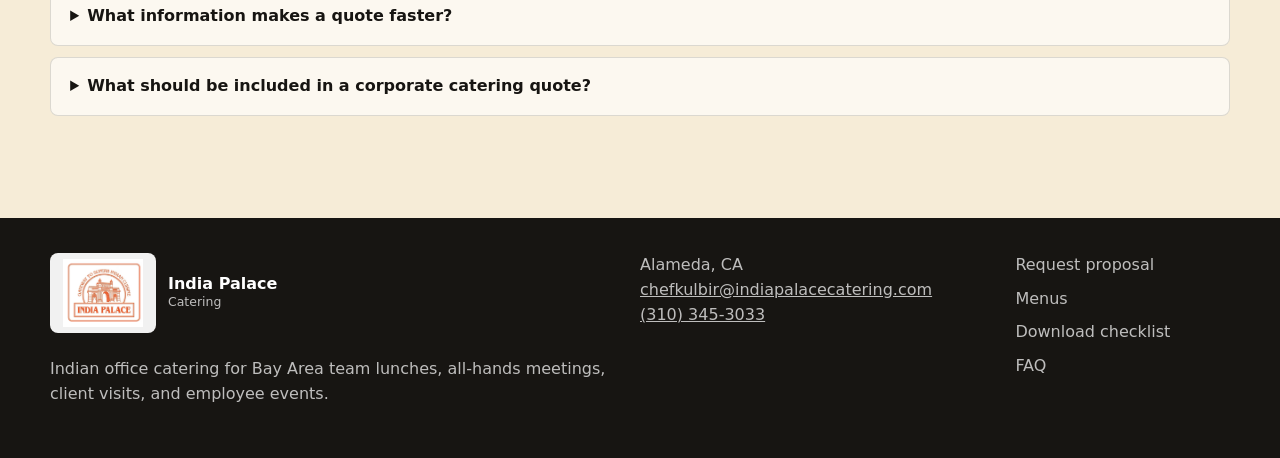
==== commit 47bc770d: "Add files via upload" ====
--- a/office-catering/index.html
+++ b/office-catering/index.html
@@ -2,13 +2,13 @@
 <html lang="en">
   <head>
     <meta charset="utf-8">
+    <meta name="viewport" content="width=device-width, initial-scale=1">
     <base href="../">
-    <meta name="viewport" content="width=device-width, initial-scale=1">
     <title>Bay Area Office Catering | India Palace Catering</title>
     <meta name="description" content="India Palace Catering helps Bay Area office managers plan reliable Indian catering for team lunches, all-hands, client meetings, and employee events for 30-300 people. On-time delivery, dietary labels, setup, cleanup, and one accountable contact.">
     <meta name="robots" content="index, follow, max-image-preview:large">
     <link rel="canonical" href="https://indiapalacecatering.com/office-catering/">
-    <meta property="og:title" content="Office Catering That Tastes Great And Makes You Look Great Too">
+    <meta property="og:title" content="Bay Area Office Catering That Makes You Look Organized">
     <meta property="og:description" content="Indian catering for Bay Area offices: team lunches, all-hands, client meetings, and employee events for 30-300 people.">
     <meta property="og:type" content="website">
     <meta property="og:url" content="https://indiapalacecatering.com/office-catering/">
@@ -53,29 +53,24 @@
               "Mountain View",
               "Sunnyvale"
             ],
-            "priceRange": "$$",
             "servesCuisine": "Indian",
             "foundingDate": "1992",
             "description": "Bay Area Indian catering for office lunches, all-hands meetings, client meetings, employee events, and corporate celebrations.",
             "hasMenu": {
               "@type": "Menu",
-              "name": "Office Catering Menu Paths",
+              "name": "India Palace Catering Menu",
+              "description": "Chef-curated Indian catering menu with vegetarian starters, non-vegetarian starters, vegetarian entrees, non-vegetarian entrees, biryani, rice, breads, desserts, live stations, breakfast items, and customizable catering packages.",
               "hasMenuSection": [
-                {
-                  "@type": "MenuSection",
-                  "name": "Team Lunch",
-                  "description": "Reliable buffet-style lunch for small teams, interviews, trainings, and project milestones. Fits 30 to 60 people."
-                },
-                {
-                  "@type": "MenuSection",
-                  "name": "All-Hands Buffet",
-                  "description": "A fuller spread for moments where attendance and executive visibility are higher. Fits 60 to 120 people."
-                },
-                {
-                  "@type": "MenuSection",
-                  "name": "Culture Lunch",
-                  "description": "A celebratory Indian menu for heritage events, retention moments, and cross-office gatherings. Fits 120 to 300 people."
-                }
+                { "@type": "MenuSection", "name": "Starters: Vegetarian" },
+                { "@type": "MenuSection", "name": "Starters: Non-Vegetarian" },
+                { "@type": "MenuSection", "name": "Entrees: Vegetarian" },
+                { "@type": "MenuSection", "name": "Entrees: Non-Vegetarian" },
+                { "@type": "MenuSection", "name": "Biryani and Rice" },
+                { "@type": "MenuSection", "name": "Breads" },
+                { "@type": "MenuSection", "name": "Desserts" },
+                { "@type": "MenuSection", "name": "Live Stations" },
+                { "@type": "MenuSection", "name": "Breakfast" },
+                { "@type": "MenuSection", "name": "Catering Packages" }
               ]
             }
           },
@@ -147,17 +142,11 @@
             <small>Catering</small>
           </span>
         </a>
-        <button class="nav-toggle" type="button" id="nav-toggle" aria-expanded="false" aria-controls="nav-links">
-          <span class="nav-toggle-bar"></span>
-          <span class="nav-toggle-bar"></span>
-          <span class="nav-toggle-bar"></span>
-          <span class="sr-only">Menu</span>
-        </button>
-        <div class="nav-links" id="nav-links" aria-label="Page sections">
-          <a href="#proposal" data-nav-close>Free Tasting</a>
-          <a href="tel:+13103453033" data-nav-close>Call For Quote</a>
-          <a href="#gallery" data-nav-close>Gallery</a>
-          <a href="#service-area" data-nav-close>Service Area</a>
+        <div class="nav-links" aria-label="Page sections">
+          <a href="#office-catering">Office Catering</a>
+          <a href="#menus">Menus</a>
+          <a href="#checklist">Checklist</a>
+          <a href="#proposal">Proposal</a>
         </div>
         <a class="nav-cta" href="#proposal">Get Proposal</a>
       </nav>
@@ -166,13 +155,17 @@
     <main id="main">
       <section class="hero" aria-labelledby="hero-title">
         <div class="hero-media">
-          <!-- SWAP-IN POINT: replace with new labeled food photography when ready -->
           <img src="assets/office-catering-hero.jpg" alt="Indian office catering buffet with labeled dishes in a modern Bay Area conference room">
         </div>
+        <div class="hero-overlay"></div>
         <div class="hero-content">
           <p class="eyebrow">Bay Area office catering</p>
-          <h1 id="hero-title">Office catering that tastes great and makes you look great too.</h1>
+          <h1 id="hero-title">Office catering that makes you look great.</h1>
           <p class="hero-copy">Delicious Indian food for team lunches, all-hands meals, client meetings, and employee events delivered on time, clearly labeled, and handled by one accountable point of contact.</p>
+          <div class="hero-actions" aria-label="Primary actions">
+            <a class="button button-primary" href="#proposal">Request a catering proposal</a>
+            <a class="button button-secondary" href="#checklist">Download the planning checklist</a>
+          </div>
           <dl class="proof-strip" aria-label="Service highlights">
             <div>
               <dt>Since</dt>
@@ -187,11 +180,6 @@
               <dd>Office teams</dd>
             </div>
           </dl>
-          <div class="hero-actions" aria-label="Primary actions">
-            <a class="button button-secondary" href="#proposal">Free Tasting</a>
-            <a class="button button-secondary" href="tel:+13103453033">Call For Quote</a>
-            <a class="button button-primary" href="#proposal">Request a Catering Proposal</a>
-          </div>
         </div>
       </section>
 
@@ -205,23 +193,6 @@
             <li>Milestone celebrations</li>
             <li>Recurring office meals</li>
           </ul>
-        </div>
-      </section>
-
-      <section class="section culture-section" aria-labelledby="culture-title">
-        <div class="section-inner media-split reverse">
-          <figure>
-            <img src="assets/team-lunch.jpg" alt="Office employees serving themselves Indian lunch from a catered buffet in a bright break room">
-            <figcaption>Thoughtful office meals help people feel taken care of.</figcaption>
-          </figure>
-          <div>
-            <p class="eyebrow">For People Ops and office leaders</p>
-            <h2 id="culture-title">Lunch should help the room feel taken care of.</h2>
-            <p class="lead">For an office meal, the food has to satisfy different diets, different spice comfort levels, and different expectations without making the organizer manage every bite.</p>
-            <div class="quote-panel">
-              <blockquote>“The food should be the least stressful part of your day. It should be your favorite.”</blockquote>
-            </div>
-          </div>
         </div>
       </section>
 
@@ -287,61 +258,272 @@
       <section id="menus" class="section menus-section" aria-labelledby="menus-title">
         <div class="section-inner">
           <div class="section-heading">
-            <p class="eyebrow">Menu paths</p>
-            <h2 id="menus-title">Built for Bay Area office lunches and special work events.</h2>
-          </div>
-          <div class="menu-grid">
-            <article class="menu-card">
-              <p class="card-kicker">30-60 people</p>
-              <h3>Team Lunch</h3>
-              <p>Reliable buffet-style lunch for small teams, interviews, trainings, and project milestones.</p>
+            <p class="eyebrow">Catering menu</p>
+            <h2 id="menus-title">From traditional classics to modern delights.</h2>
+            <p class="lead">Chef-curated Indian catering for office lunches, celebrations, breakfast service, live stations, and full buffet events. All packages include rice, salad bar, and buffet table setups.</p>
+          </div>
+          <div class="package-grid" aria-label="Catering package options">
+            <article class="package-card">
+              <p class="card-kicker">Gold</p>
+              <h3>Vegetarian Buffet</h3>
               <ul>
-                <li>Two mains plus vegetarian option</li>
-                <li>Rice, naan, salad, chutneys</li>
-                <li>Dietary labels included</li>
-              </ul>
-            </article>
-            <article class="menu-card emphasized">
-              <p class="card-kicker">60-120 people</p>
-              <h3>All-Hands Buffet</h3>
-              <p>A fuller spread for moments where attendance and executive visibility are higher.</p>
+                <li>Appetizers: 5 vegetarian selections</li>
+                <li>Main course: 5 vegetarian selections</li>
+                <li>Dessert: 2 selections</li>
+                <li>Add-ons available</li>
+              </ul>
+            </article>
+            <article class="package-card">
+              <p class="card-kicker">Platinum</p>
+              <h3>Mixed Buffet</h3>
               <ul>
-                <li>Multiple proteins and vegetarian dishes</li>
-                <li>Vegan and gluten-free planning</li>
-                <li>Setup guidance for room flow</li>
-              </ul>
-            </article>
-            <article class="menu-card">
-              <p class="card-kicker">120-300 people</p>
-              <h3>Culture Lunch</h3>
-              <p>A celebratory Indian menu for heritage events, retention moments, and cross-office gatherings.</p>
+                <li>Appetizers: 2 non-vegetarian and 3 vegetarian selections</li>
+                <li>Main course: 2 non-vegetarian and 3 vegetarian selections</li>
+                <li>Dessert: 2 selections</li>
+                <li>Seafood and premium lamb dishes not included</li>
+              </ul>
+            </article>
+            <article class="package-card">
+              <p class="card-kicker">Diamond</p>
+              <h3>Premium Buffet</h3>
               <ul>
-                <li>Biryani, curries, chaat-style options</li>
-                <li>Dessert and beverage add-ons</li>
-                <li>Staffing available by request</li>
-              </ul>
-            </article>
-          </div>
-        </div>
-      </section>
-
-      <section id="gallery" class="section gallery-section" aria-labelledby="gallery-title">
-        <div class="section-inner">
-          <div class="section-heading">
-            <p class="eyebrow">Food gallery</p>
-            <h2 id="gallery-title">What lands on the buffet table.</h2>
-          </div>
-          <!-- SWAP-IN POINT: replace/add <figure> tiles below as new photography arrives -->
-          <div class="gallery-grid">
-            <figure class="gallery-item gallery-item-wide">
-              <img src="assets/office-catering-hero.jpg" alt="Indian office catering buffet with labeled dishes in a modern Bay Area conference room" loading="lazy">
-            </figure>
-            <figure class="gallery-item">
-              <img src="assets/dietary-labels.jpg" alt="Close-up of labeled Indian catering dishes showing dietary cards for office guests" loading="lazy">
-            </figure>
-            <figure class="gallery-item">
-              <img src="assets/team-lunch.jpg" alt="Office employees serving themselves Indian lunch from a catered buffet in a bright break room" loading="lazy">
-            </figure>
+                <li>Appetizers: 2 non-vegetarian and 3 vegetarian selections</li>
+                <li>Main course: 3 non-vegetarian and 3 vegetarian selections</li>
+                <li>Dessert: 3 selections</li>
+                <li>Includes seafood and premium lamb dish options</li>
+              </ul>
+            </article>
+          </div>
+
+          <p class="menu-note">All packages are customizable. Chafers, labor, and transportation are based on the event location. The Diamond package rate may vary based on the number of premium dishes selected.</p>
+
+          <div class="full-menu" aria-label="India Palace catering menu items">
+            <article class="menu-section-card">
+              <h3>Starters: Vegetarian</h3>
+              <ul class="menu-columns">
+                <li>Aloo Tikki, Dahi Vada, Papdi Chaat</li>
+                <li>Tandoori Malai Broccoli</li>
+                <li>Tandoori Pineapple (Vegan)</li>
+                <li>Tandoori Stuffed Mushrooms</li>
+                <li>Paneer Cocktail Samosa</li>
+                <li>Tandoori Kasundi Gobi (Vegan)</li>
+                <li>Jackfruit Tacos / Achari Paneer</li>
+                <li>Pesto Paneer Tikka</li>
+                <li>Mushroom Duplex</li>
+                <li>Veg Shami Kebab</li>
+                <li>Empanada Chaat</li>
+                <li>Chipotle Paneer</li>
+                <li>Paneer Pakora</li>
+                <li>Achari Paneer</li>
+                <li>Dahi Ke Kebab</li>
+                <li>Jhalmuri (Bhel)</li>
+                <li>Raj Kachori</li>
+                <li>Palak Chat</li>
+                <li>Hara Bhara Shami Kebab (Vegan)</li>
+                <li>Chipotle Chili Paneer Tikka</li>
+                <li>Cajun Spiced Paneer Tikka</li>
+                <li>Crispy Tamarind Cauliflower</li>
+                <li>Mushroom and Beetroot Tikki</li>
+                <li>Cream Cheese and Jalapeno Balls</li>
+                <li>Veggie Pakora</li>
+                <li>Veggie Manchurian</li>
+                <li>Gobi Manchurian</li>
+                <li>Veggie Spring Roll</li>
+                <li>Chili Paneer</li>
+                <li>Gobi 65</li>
+                <li>Gol Gappa Shots (Mint, Guava, Pomegranate, Pineapple, Hing, Zeera) (Vegan)</li>
+              </ul>
+            </article>
+
+            <article class="menu-section-card">
+              <h3>Starters: Non-Vegetarian</h3>
+              <h4>Meat Starters</h4>
+              <ul class="menu-columns">
+                <li>Butter Chicken Birra Style Tacos</li>
+                <li>Achari Chicken Tikka</li>
+                <li>Truffle Chicken Tikka</li>
+                <li>Chicken Gilafi Seekh</li>
+                <li>Pesto Chicken Tikka</li>
+                <li>Chicken Malai Tikka</li>
+                <li>Chipotle Chicken</li>
+                <li>Methi Murg Tikka</li>
+                <li>Tandoori Chicken</li>
+                <li>Lemon Chicken</li>
+                <li>Chicken Pakora</li>
+                <li>Chicken 65</li>
+                <li>Lamb Seekh Kebab</li>
+                <li>Lamb Gilafi Kebab</li>
+                <li>Lamb Shami Kebab</li>
+                <li>Tandoori Lamb Chops (Premium Dish)</li>
+              </ul>
+              <h4>Fish and Seafood Starters</h4>
+              <ul class="menu-columns compact">
+                <li>Mustard Tandoori Shrimp</li>
+                <li>Amritsari Fish Finger</li>
+                <li>Tandoori Salmon</li>
+                <li>Tandoori Prawns</li>
+                <li>Amritsari Fish Pakora</li>
+                <li>Ajwaini Fish Tikka</li>
+                <li>Achari Fish Tikka</li>
+              </ul>
+            </article>
+
+            <article class="menu-section-card">
+              <h3>Entrees: Vegetarian</h3>
+              <ul class="menu-columns">
+                <li>Sun-dried Tomatoes</li>
+                <li>Mozzarella Kofta</li>
+                <li>Malai Kofta</li>
+                <li>Fig Kofta</li>
+                <li>Eggplant Missalum</li>
+                <li>Amritsar Chole and Kulcha</li>
+                <li>Aloo Gobi Masala</li>
+                <li>Daal Makhani</li>
+                <li>Dum Aloo</li>
+                <li>Karahi Paneer</li>
+                <li>Paneer Makhani</li>
+                <li>Kadai Paneer</li>
+                <li>Palak Paneer</li>
+                <li>Paneer Lababdar</li>
+                <li>Paneer Khurchan</li>
+                <li>Kadi Pakora</li>
+                <li>Matar Paneer</li>
+                <li>Paneer Bhurji</li>
+                <li>Methi Malai Matar</li>
+                <li>Daal Tadka</li>
+                <li>Pindi Chole</li>
+                <li>Rajma Curry</li>
+              </ul>
+            </article>
+
+            <article class="menu-section-card">
+              <h3>Entrees: Non-Vegetarian</h3>
+              <ul class="menu-columns">
+                <li>Coconut Chicken Curry</li>
+                <li>Chicken Curry</li>
+                <li>Butter Chicken</li>
+                <li>Chicken Tikka Masala</li>
+                <li>Chicken Do Piaza</li>
+                <li>Karhari Chicken</li>
+                <li>Methi Chicken Malai</li>
+                <li>Lababdar Chicken</li>
+                <li>Chicken Palak</li>
+                <li>Chicken Chettinad</li>
+                <li>Chicken Malabar</li>
+                <li>Goan Chicken Curry</li>
+                <li>Keema Matter (Minced Lamb)</li>
+                <li>Laal Maas (Lamb or Goat)</li>
+                <li>Rogan Josh (Lamb or Goat)</li>
+                <li>Bhuna Gosht</li>
+                <li>Lamb Palak</li>
+                <li>Punjabi Mutton Masala</li>
+                <li>Mutton Rara Masala</li>
+              </ul>
+            </article>
+
+            <article class="menu-section-card">
+              <h3>Biryani and Rice</h3>
+              <ul class="menu-columns compact">
+                <li>Jeera Rice</li>
+                <li>Plain Rice</li>
+                <li>Steamed Basmati Rice</li>
+                <li>Veg Pulao</li>
+                <li>Peas Pulao</li>
+                <li>Vegetable Biryani</li>
+                <li>Jackfruit Biryani</li>
+                <li>Hyderabadi Chicken</li>
+                <li>Dum Biryani</li>
+                <li>Hyderabadi Goat Dum Biryani</li>
+                <li>Murgh Tikka Biryani</li>
+                <li>Goat Yakhni Biryani</li>
+                <li>Awadhi Murgh Biryani</li>
+              </ul>
+            </article>
+
+            <article class="menu-section-card">
+              <h3>Breads</h3>
+              <ul class="menu-columns compact">
+                <li>Naan: Butter, Garlic, and Plain</li>
+                <li>Tandoor Roti</li>
+                <li>Missi Roti</li>
+                <li>Lacha Paratha</li>
+                <li>Pudina Paratha</li>
+                <li>Chilli Paratha</li>
+                <li>Aloo Kulcha</li>
+                <li>Paneer Kulcha</li>
+              </ul>
+            </article>
+
+            <article class="menu-section-card">
+              <h3>Desserts</h3>
+              <ul class="menu-columns compact">
+                <li>Rasmalai Chocolate Mousse</li>
+                <li>Kesar Rasmalai</li>
+                <li>Chocolate Rasmalai</li>
+                <li>Mango Rasmalai</li>
+                <li>Rasmalai</li>
+                <li>Rasgulla Tiramisu</li>
+                <li>Kheer</li>
+                <li>Moong Daal Halwa</li>
+                <li>Garjar Ka Halwa</li>
+                <li>Mango Pannacotta</li>
+                <li>Kulfi Falooda</li>
+                <li>Gulab Jamun</li>
+                <li>Fig Kulfi</li>
+              </ul>
+            </article>
+
+            <article class="menu-section-card">
+              <h3>Live Stations</h3>
+              <p class="menu-section-note">Live stations are add-ons to the selected package.</p>
+              <ul class="menu-columns compact">
+                <li>Tawa Mix Seasonal Vegetables (Vegan)</li>
+                <li>Chaat (Aloo Tikki and Samosa) (Vegan)</li>
+                <li>Dosa Station (Vegan)</li>
+                <li>Tacos (Jackfruit and Chicken Tikka, Chicken Birra)</li>
+                <li>Pasta Station</li>
+                <li>Jalebi Rabri</li>
+              </ul>
+            </article>
+
+            <article class="menu-section-card">
+              <h3>Breakfast</h3>
+              <ul class="menu-columns compact">
+                <li>Cucumber Sandwich (Vegan)</li>
+                <li>Tomato Sandwich (Plain) (Vegan)</li>
+                <li>Lassi (Salted, Sweet, and Masala)</li>
+                <li>Scrambled Egg and Boiled Egg Plain</li>
+                <li>Cheese Sandwich</li>
+                <li>Mumbai Style Poha</li>
+                <li>Assorted Pakora</li>
+                <li>Chole Bhature</li>
+                <li>Masala Chai</li>
+                <li>Aloo Paratha (Vegan)</li>
+                <li>Gobi Paratha (Vegan)</li>
+                <li>Idli Sambar</li>
+                <li>Chole Puri</li>
+                <li>Aloo Puri (Vegan)</li>
+                <li>Pav Bhaji</li>
+                <li>Vada Pav</li>
+              </ul>
+            </article>
+          </div>
+        </div>
+      </section>
+
+      <section class="section culture-section" aria-labelledby="culture-title">
+        <div class="section-inner media-split reverse">
+          <figure>
+            <img src="assets/team-lunch.jpg" alt="Office employees serving themselves Indian lunch from a catered buffet in a bright break room">
+            <figcaption>Thoughtful office meals help people feel taken care of.</figcaption>
+          </figure>
+          <div>
+            <p class="eyebrow">For People Ops and office leaders</p>
+            <h2 id="culture-title">Lunch should help the room feel taken care of.</h2>
+            <p class="lead">For an office meal, the food has to satisfy different diets, different spice comfort levels, and different expectations without making the organizer manage every bite.</p>
+            <div class="quote-panel">
+              <blockquote>“The food should be the least stressful part of your day. It should be your favorite.”</blockquote>
+            </div>
           </div>
         </div>
       </section>
@@ -365,27 +547,6 @@
           <a class="checklist-preview" href="downloads/india-palace-corporate-catering-checklist.pdf" aria-label="Open corporate catering checklist PDF">
             <img src="assets/checklist-cover.png" alt="Cover page for the India Palace Corporate Catering Checklist">
           </a>
-        </div>
-      </section>
-
-      <section id="service-area" class="section service-area-section" aria-labelledby="service-area-title">
-        <div class="section-inner">
-          <div class="section-heading">
-            <p class="eyebrow">Delivery footprint</p>
-            <h2 id="service-area-title">Serving Bay Area offices from Alameda.</h2>
-            <p class="lead">If your office sits in or near one of these cities, we can typically deliver. Not seeing yours? Ask anyway &mdash; we cover additional locations by request.</p>
-          </div>
-          <ul class="service-area-list" aria-label="Cities served">
-            <li>San Francisco</li>
-            <li>Oakland</li>
-            <li>Alameda</li>
-            <li>Berkeley</li>
-            <li>San Jose</li>
-            <li>Palo Alto</li>
-            <li>Mountain View</li>
-            <li>Sunnyvale</li>
-            <li>Silicon Valley</li>
-          </ul>
         </div>
       </section>
 
@@ -451,7 +612,7 @@
         </div>
       </section>
 
-      <section id="faq" class="section faq-section" aria-labelledby="faq-title">
+      <section class="section faq-section" aria-labelledby="faq-title">
         <div class="section-inner">
           <div class="section-heading">
             <p class="eyebrow">Buyer questions</p>
@@ -498,10 +659,8 @@
         </address>
         <div class="footer-links">
           <a href="#proposal">Request proposal</a>
+          <a href="#menus">Menus</a>
           <a href="downloads/india-palace-corporate-catering-checklist.pdf">Download checklist</a>
-          <a href="#gallery">Gallery</a>
-          <a href="#service-area">Service area</a>
-          <a href="blog/">Blog</a>
           <a href="#faq">FAQ</a>
         </div>
       </div>
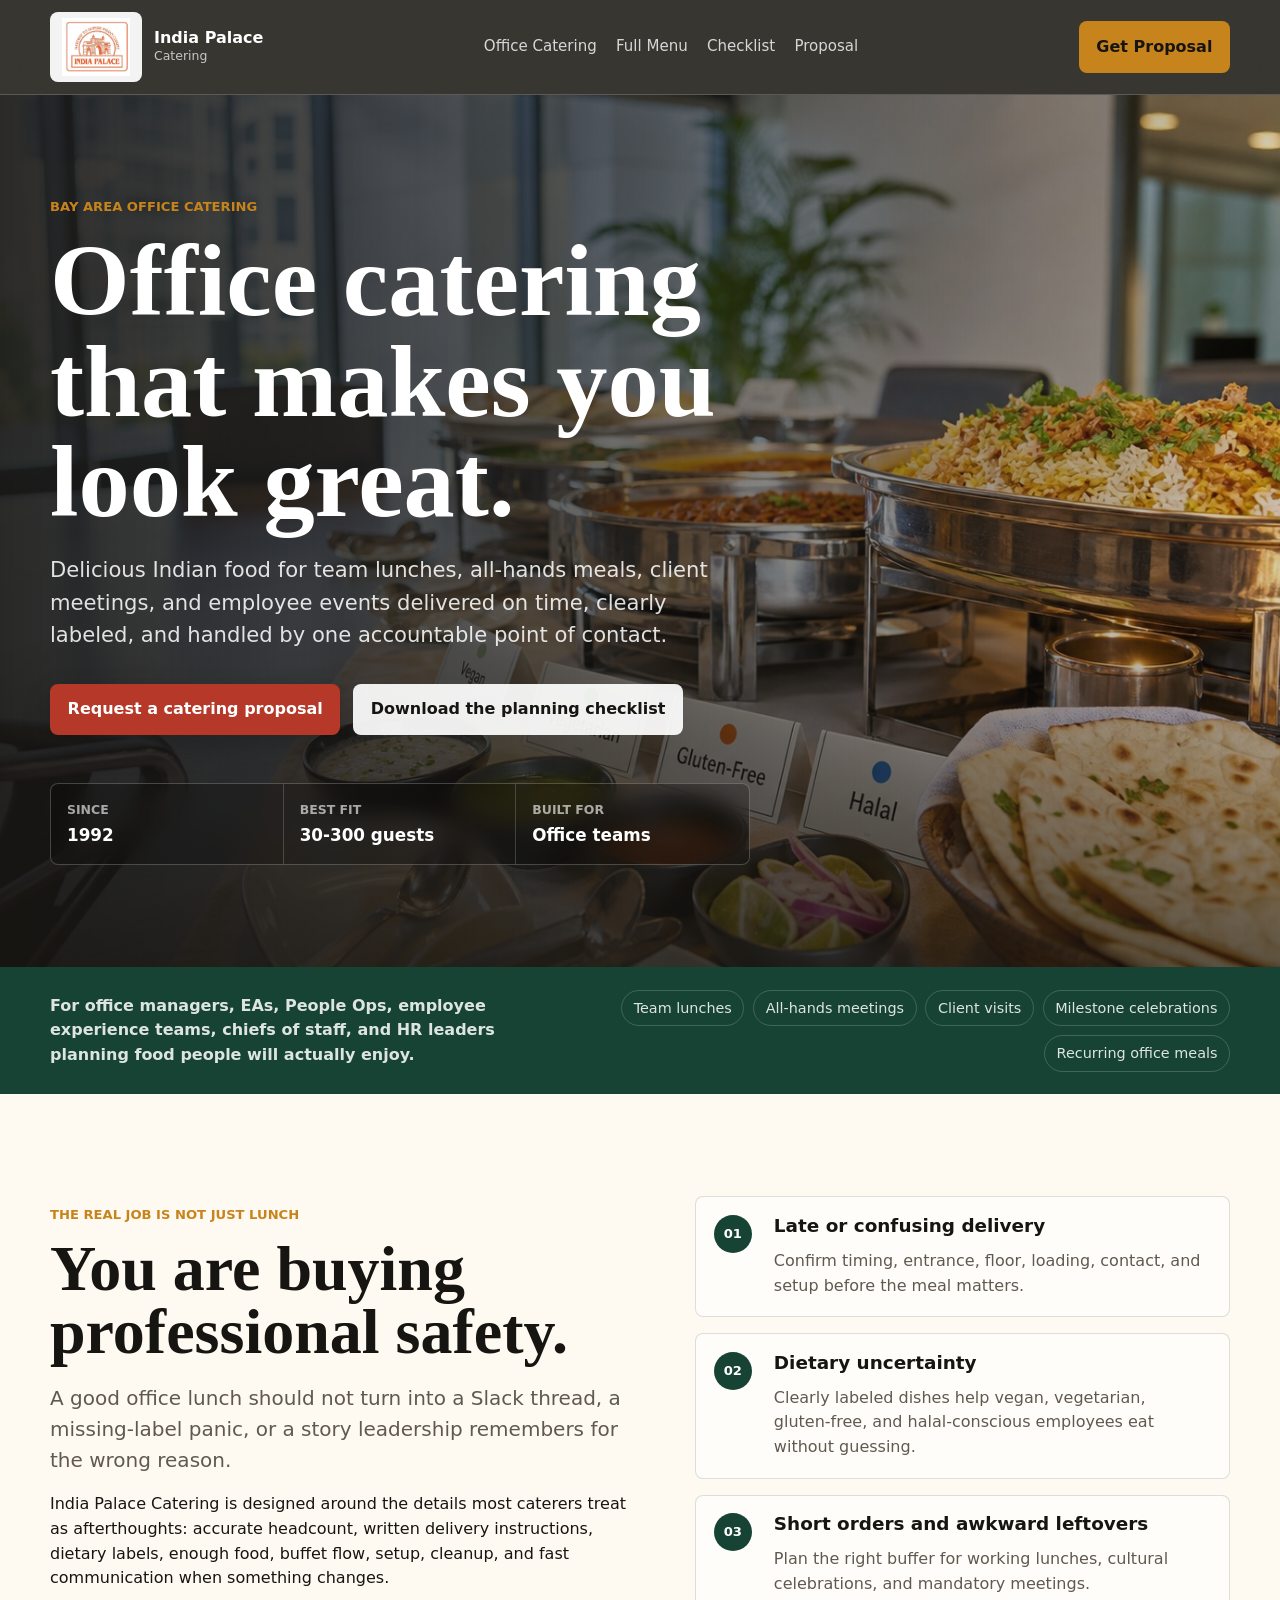
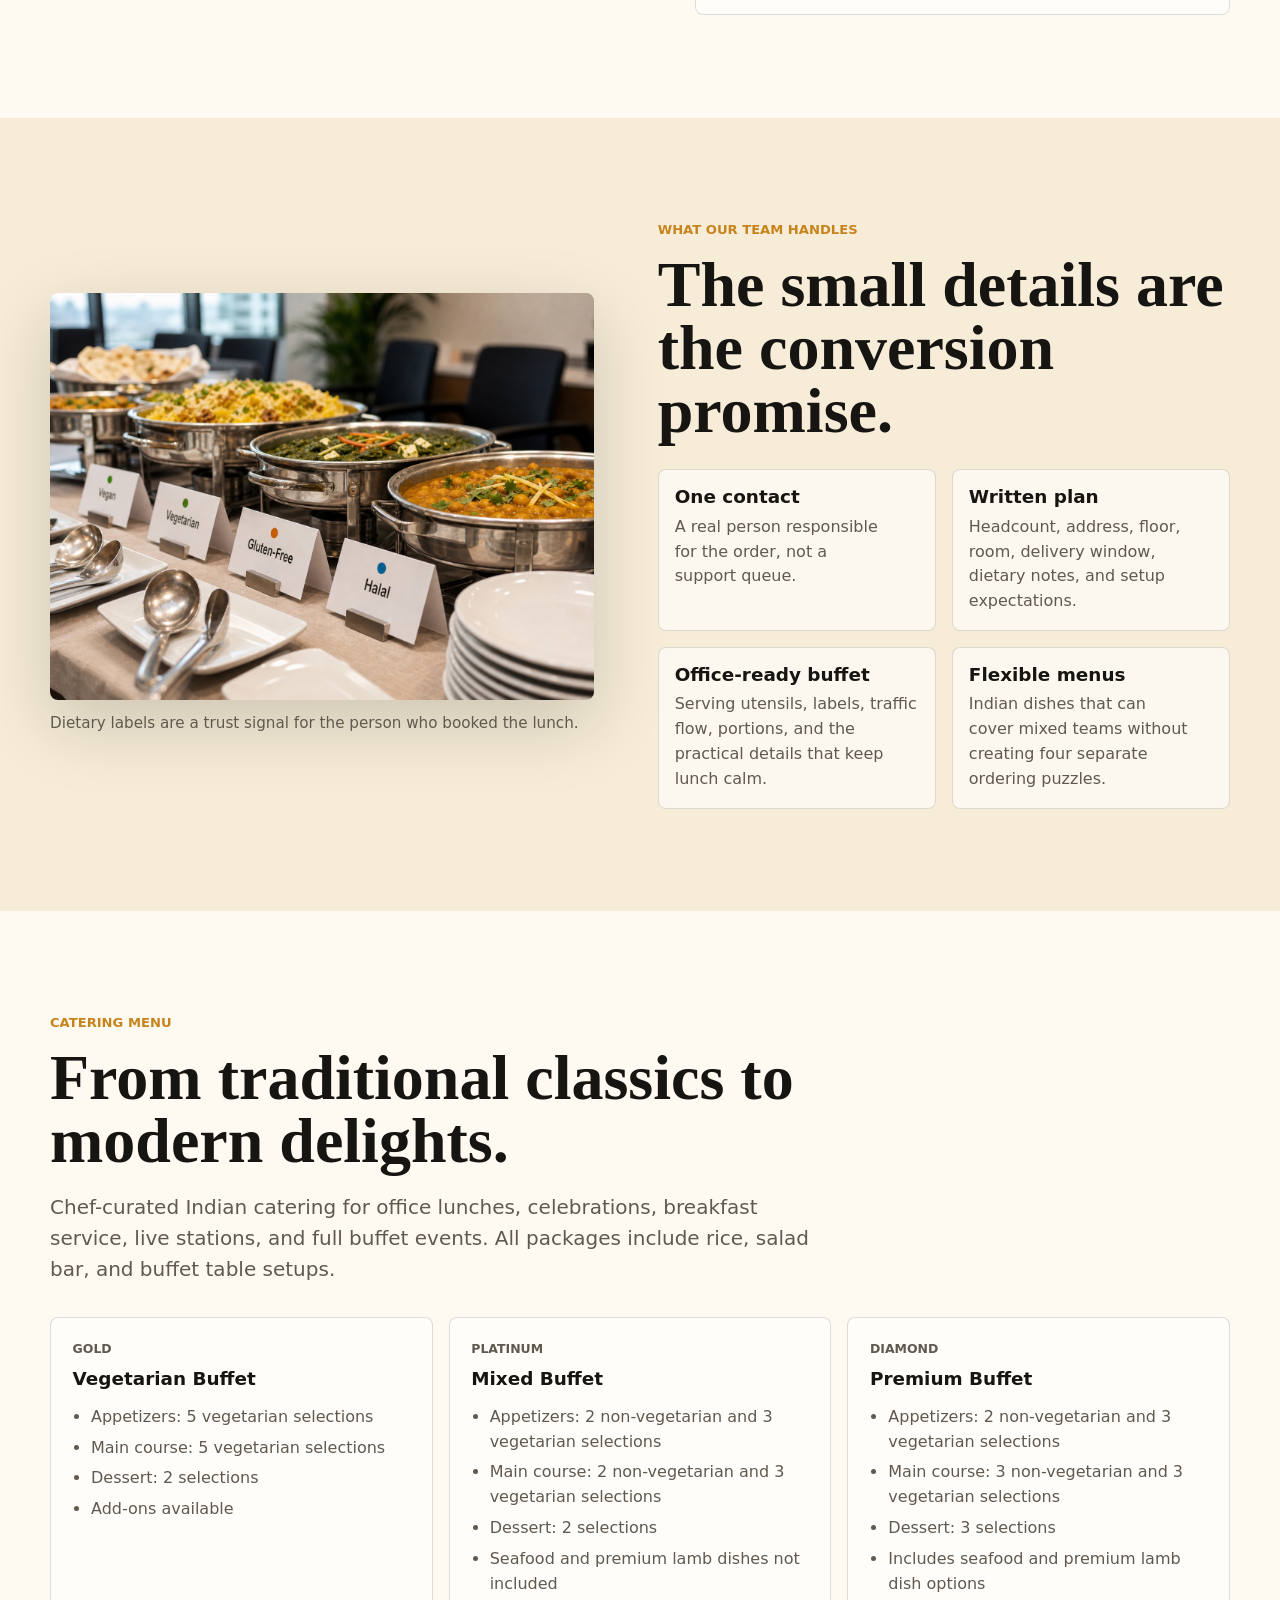
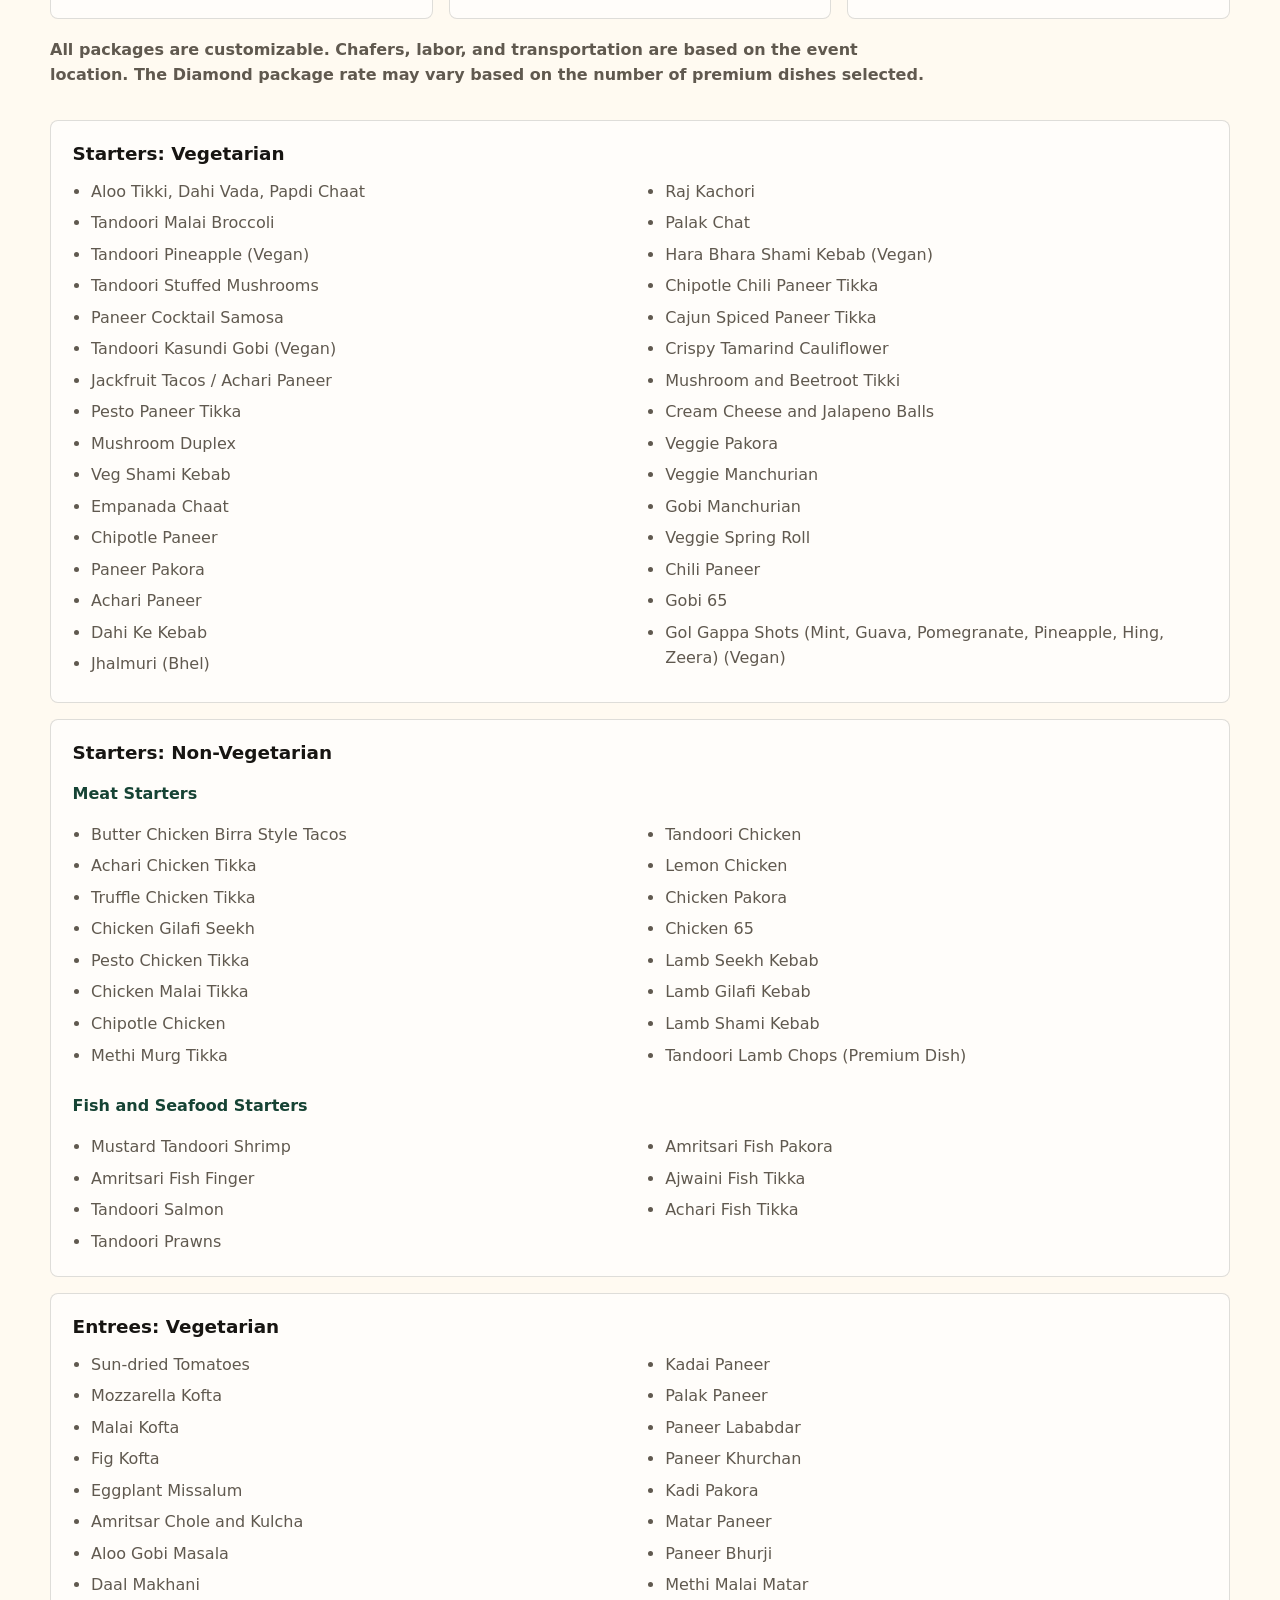
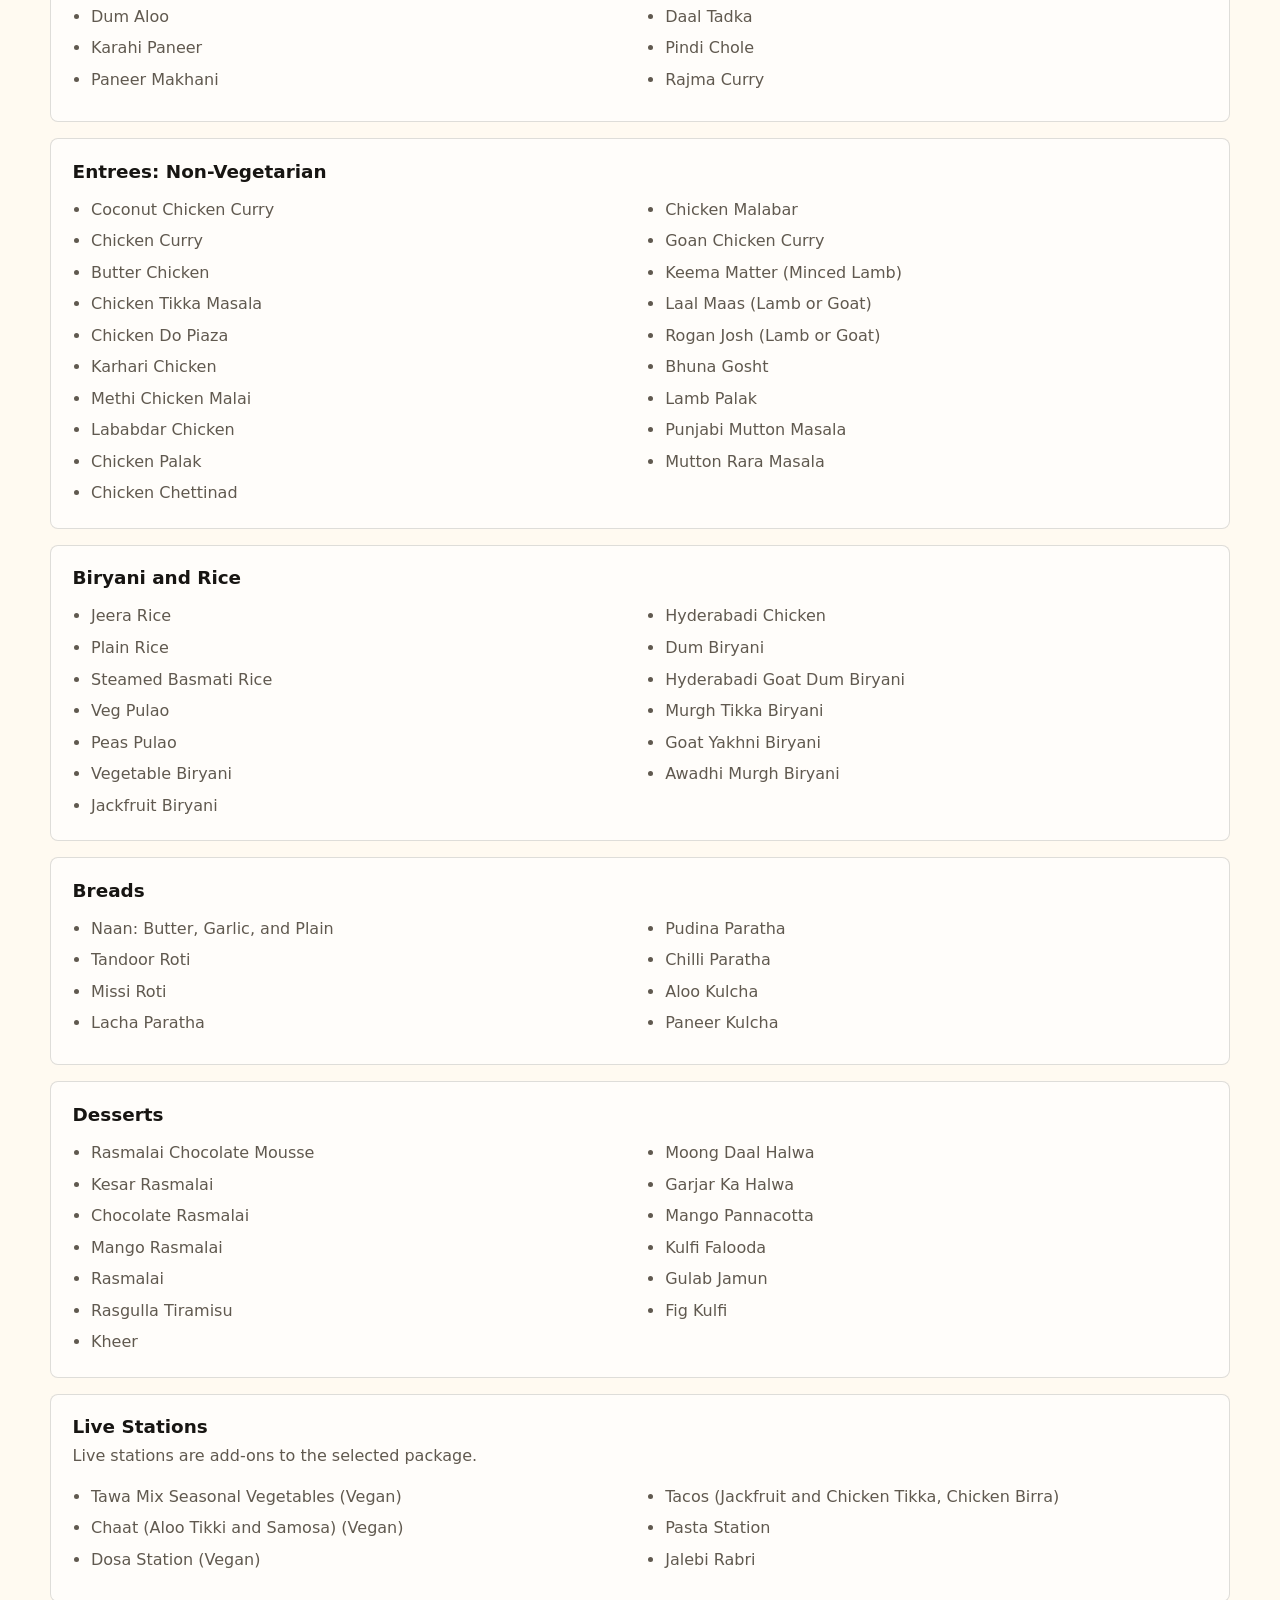
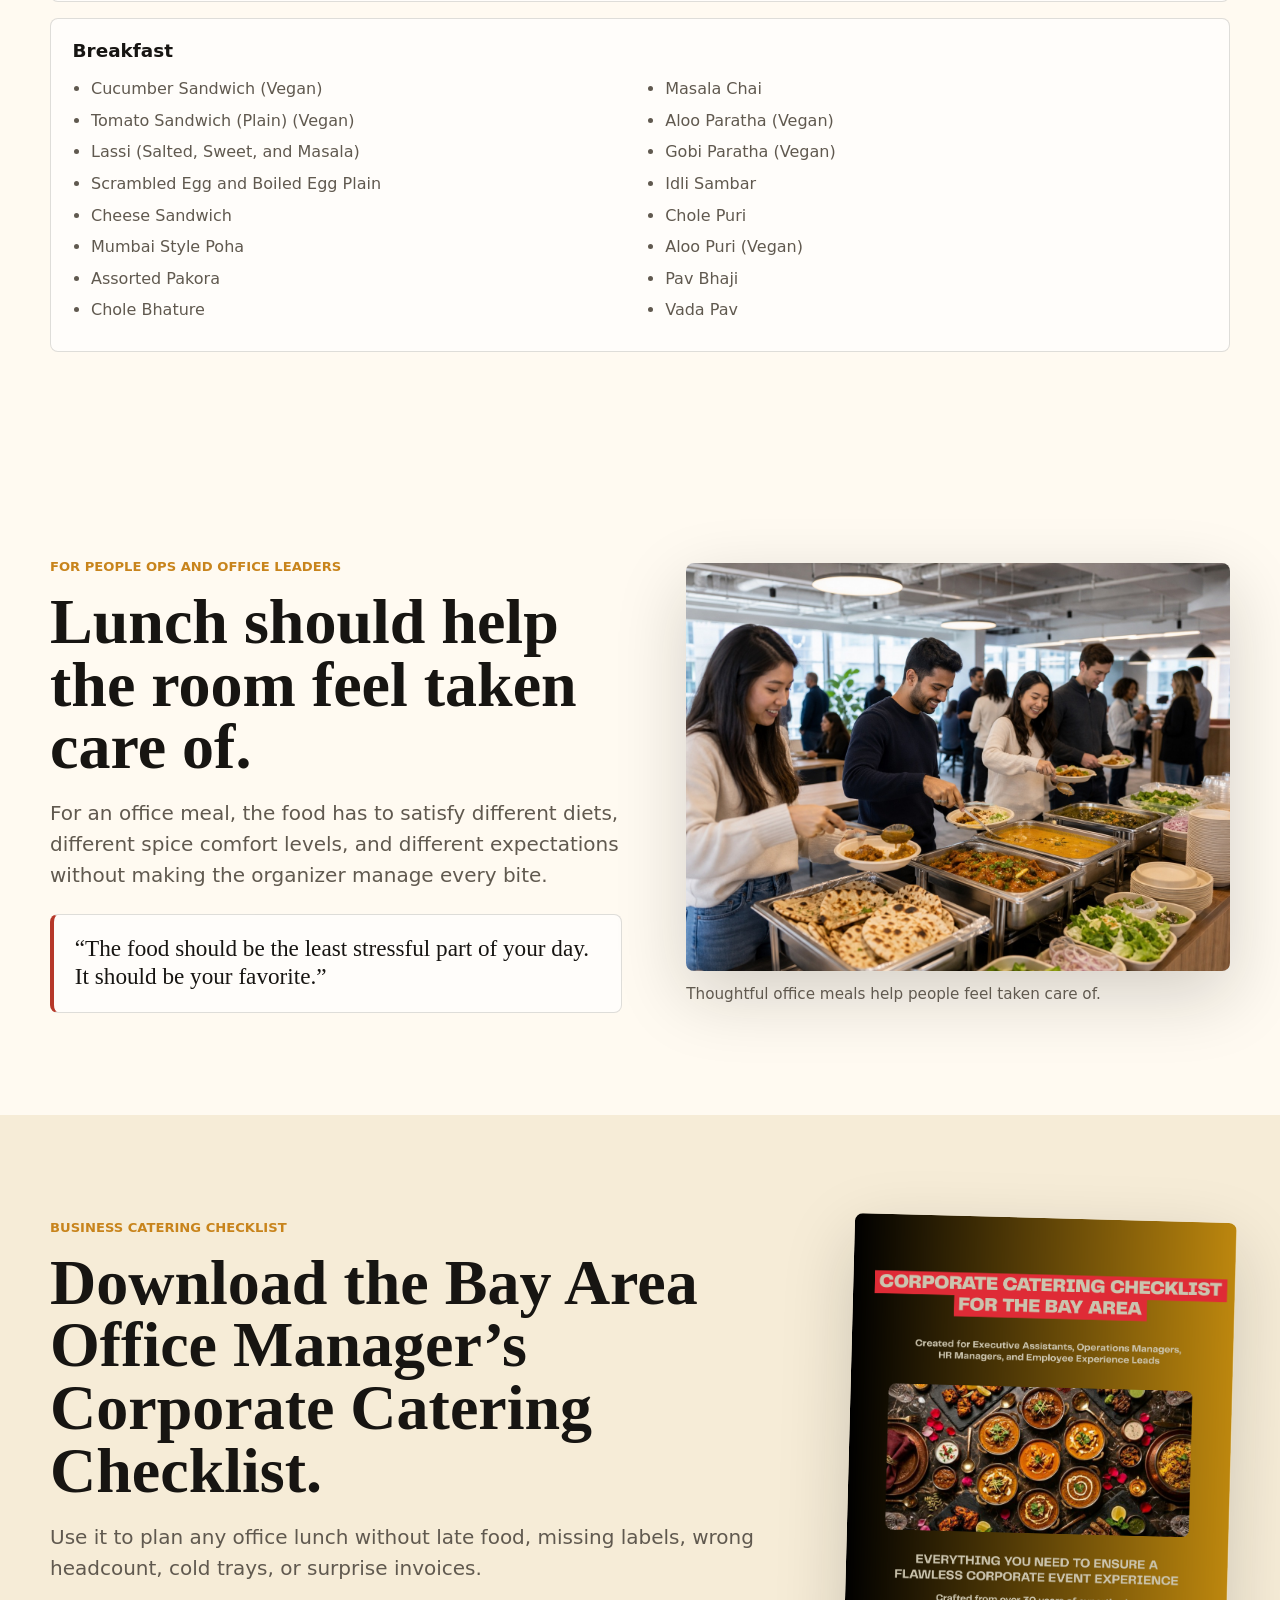
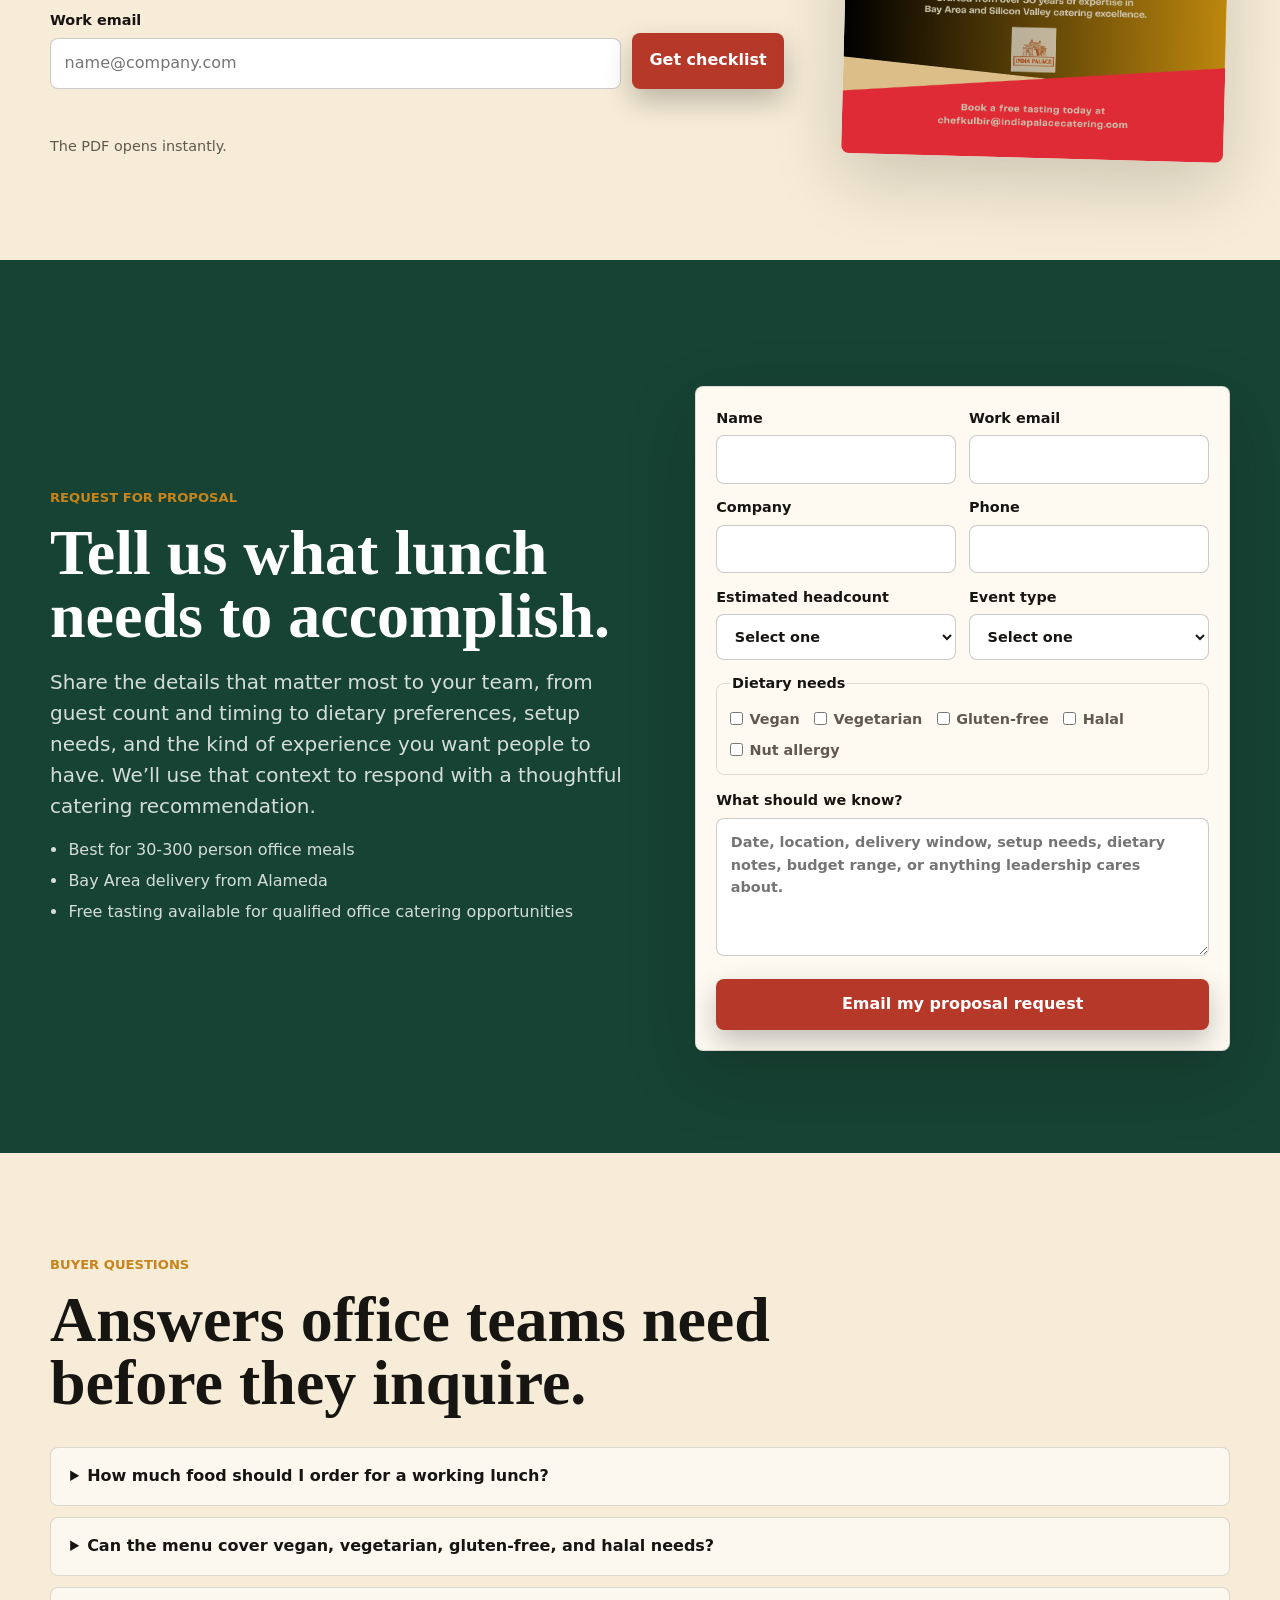
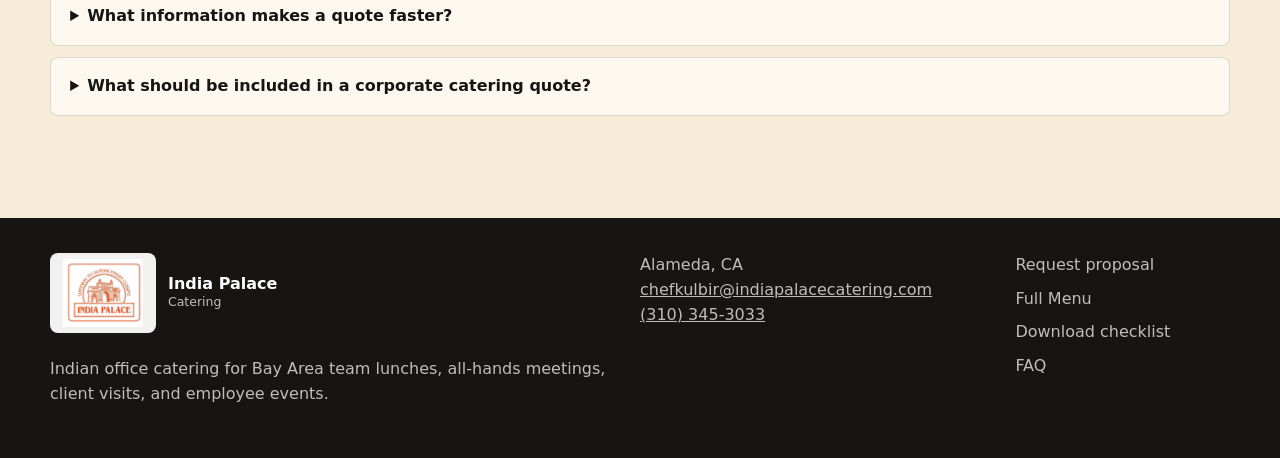
==== commit 0e8c0482: "Add files via upload" ====
--- a/office-catering/index.html
+++ b/office-catering/index.html
@@ -144,7 +144,7 @@
         </a>
         <div class="nav-links" aria-label="Page sections">
           <a href="#office-catering">Office Catering</a>
-          <a href="#menus">Menus</a>
+          <a href="#menus">Full Menu</a>
           <a href="#checklist">Checklist</a>
           <a href="#proposal">Proposal</a>
         </div>
@@ -659,7 +659,7 @@
         </address>
         <div class="footer-links">
           <a href="#proposal">Request proposal</a>
-          <a href="#menus">Menus</a>
+          <a href="#menus">Full Menu</a>
           <a href="downloads/india-palace-corporate-catering-checklist.pdf">Download checklist</a>
           <a href="#faq">FAQ</a>
         </div>
